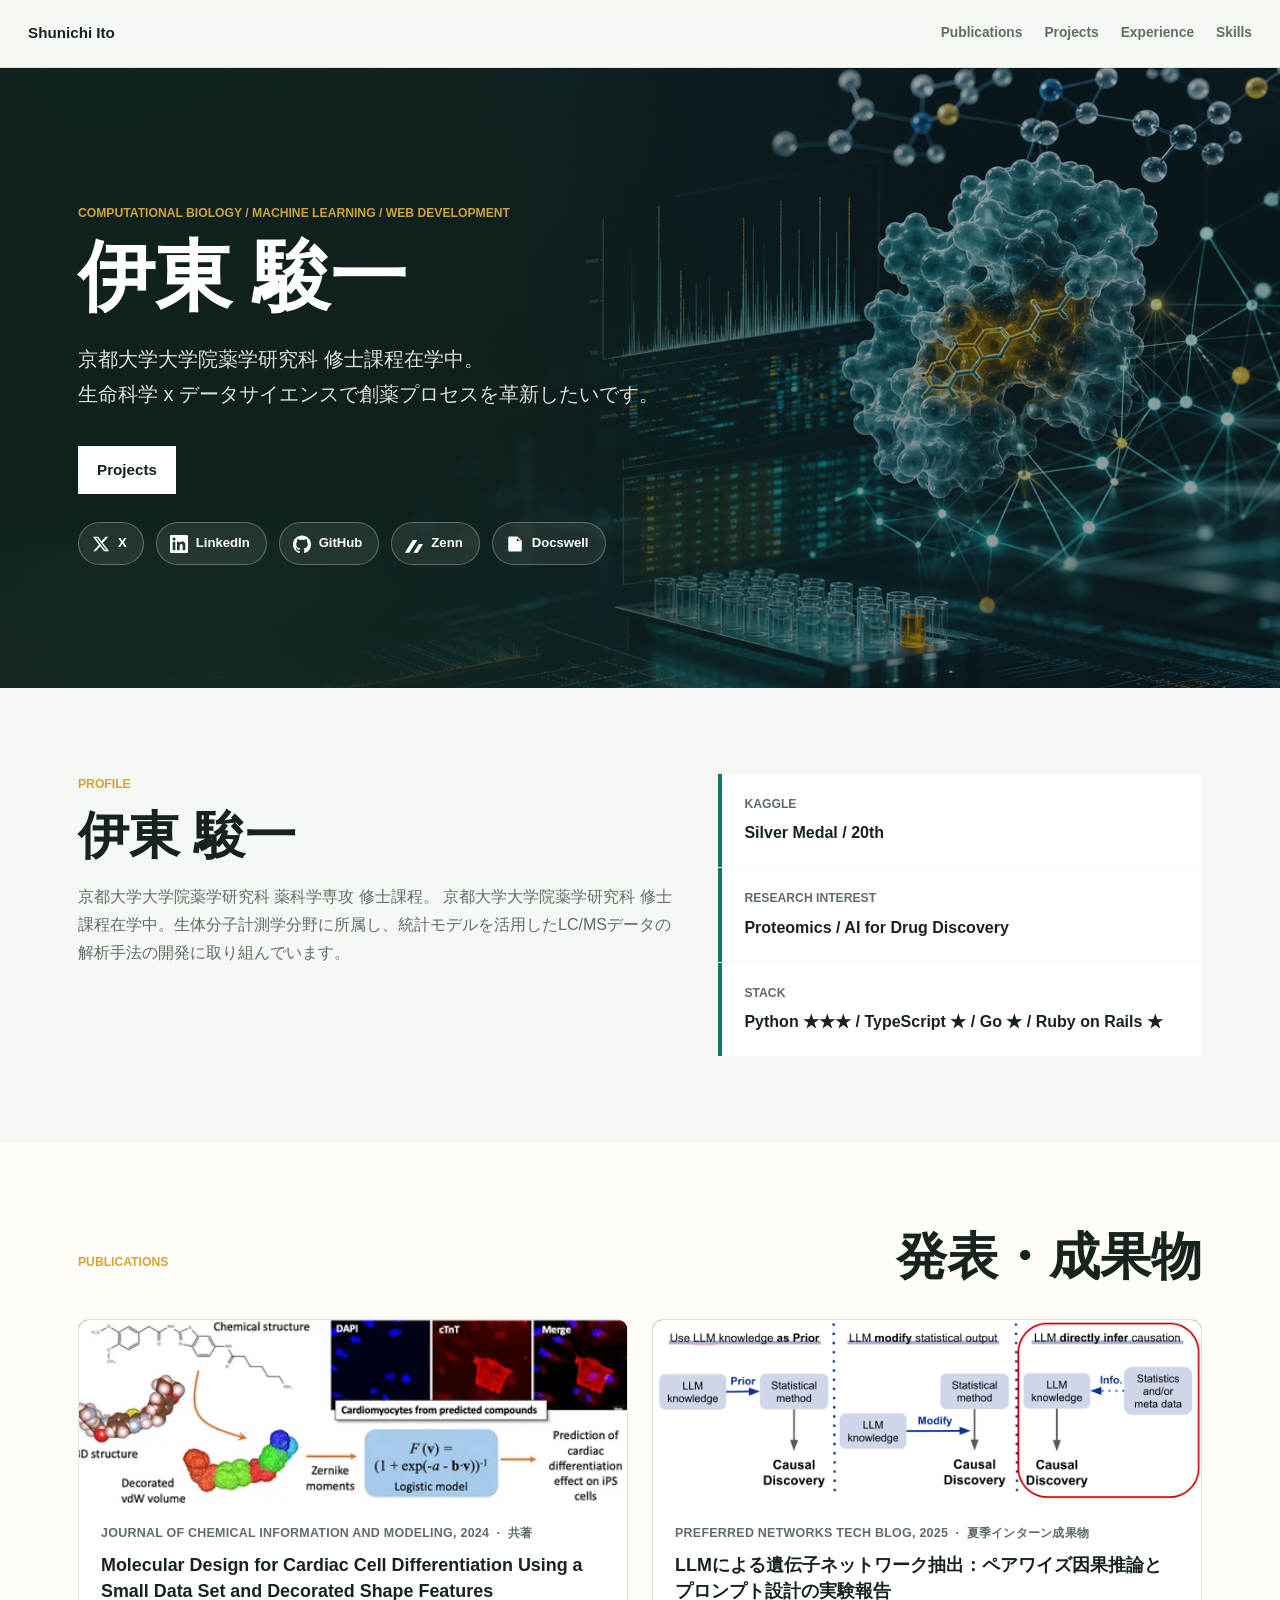
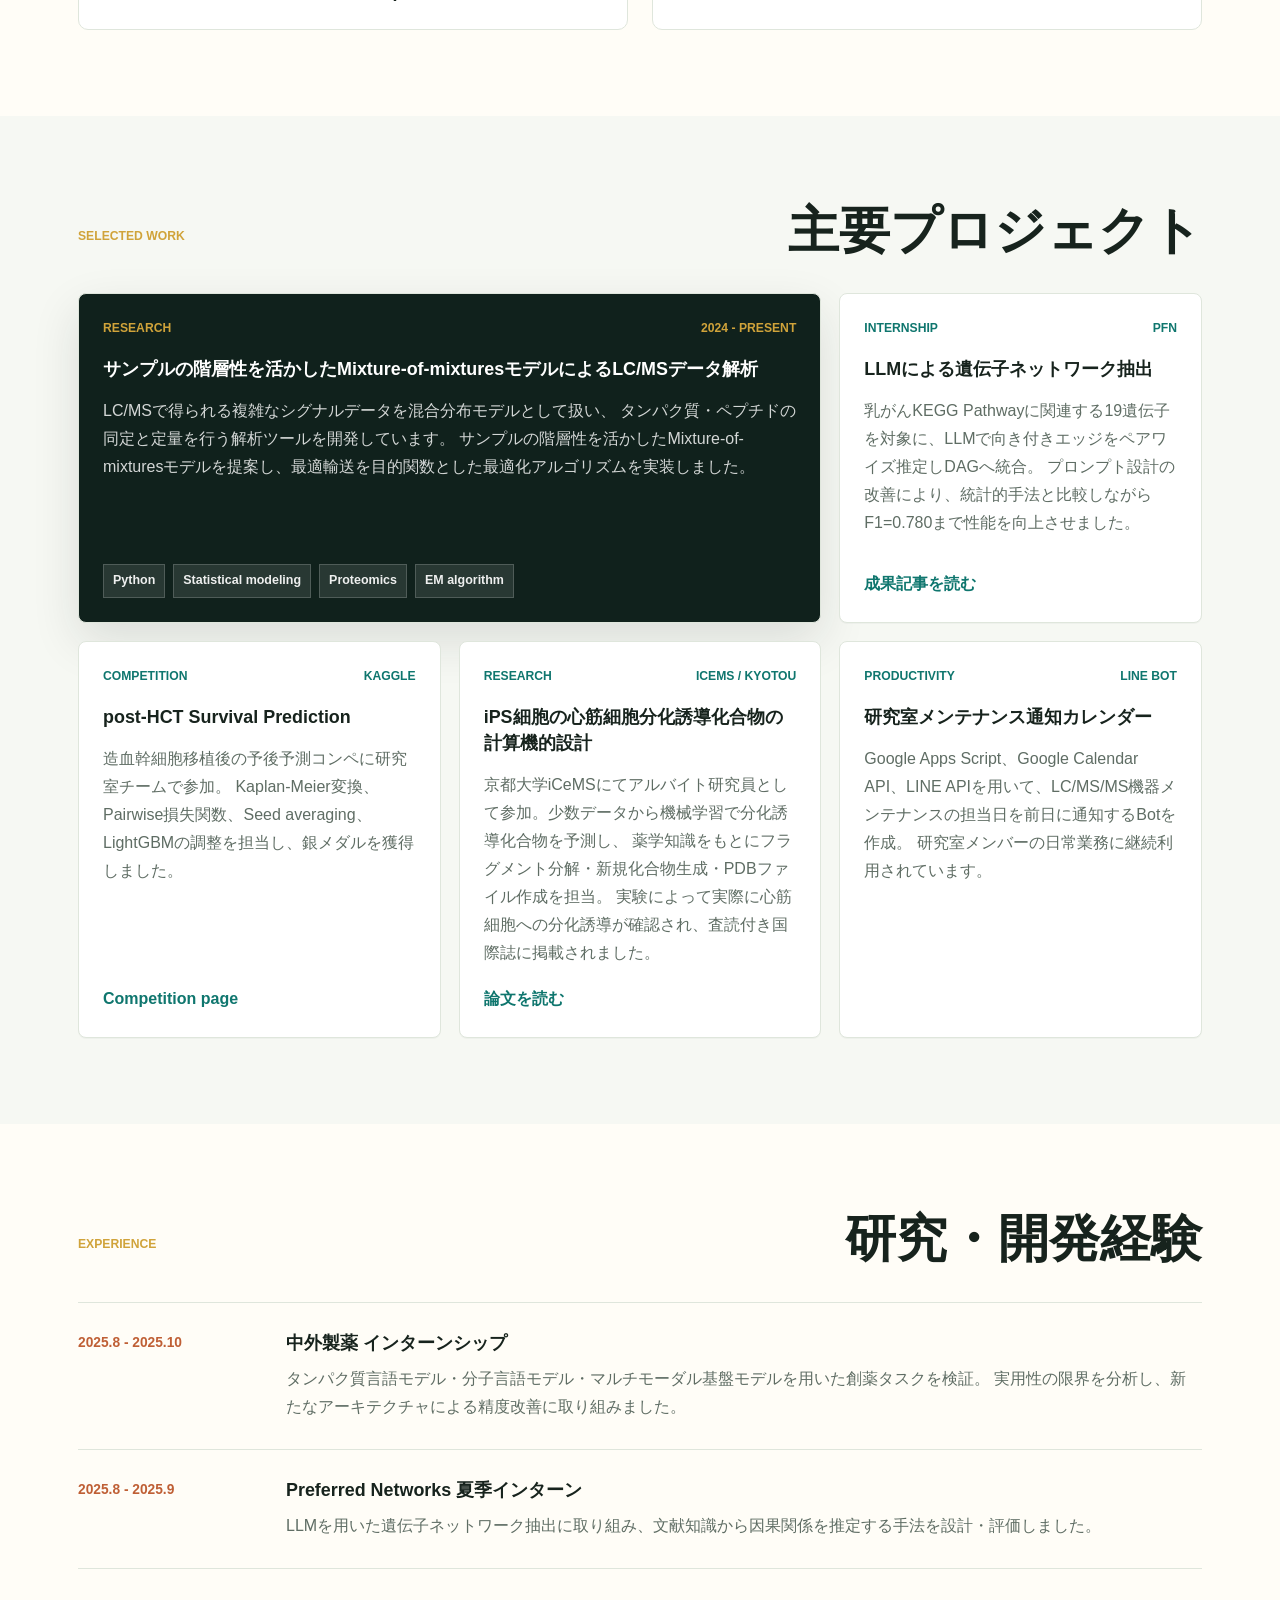
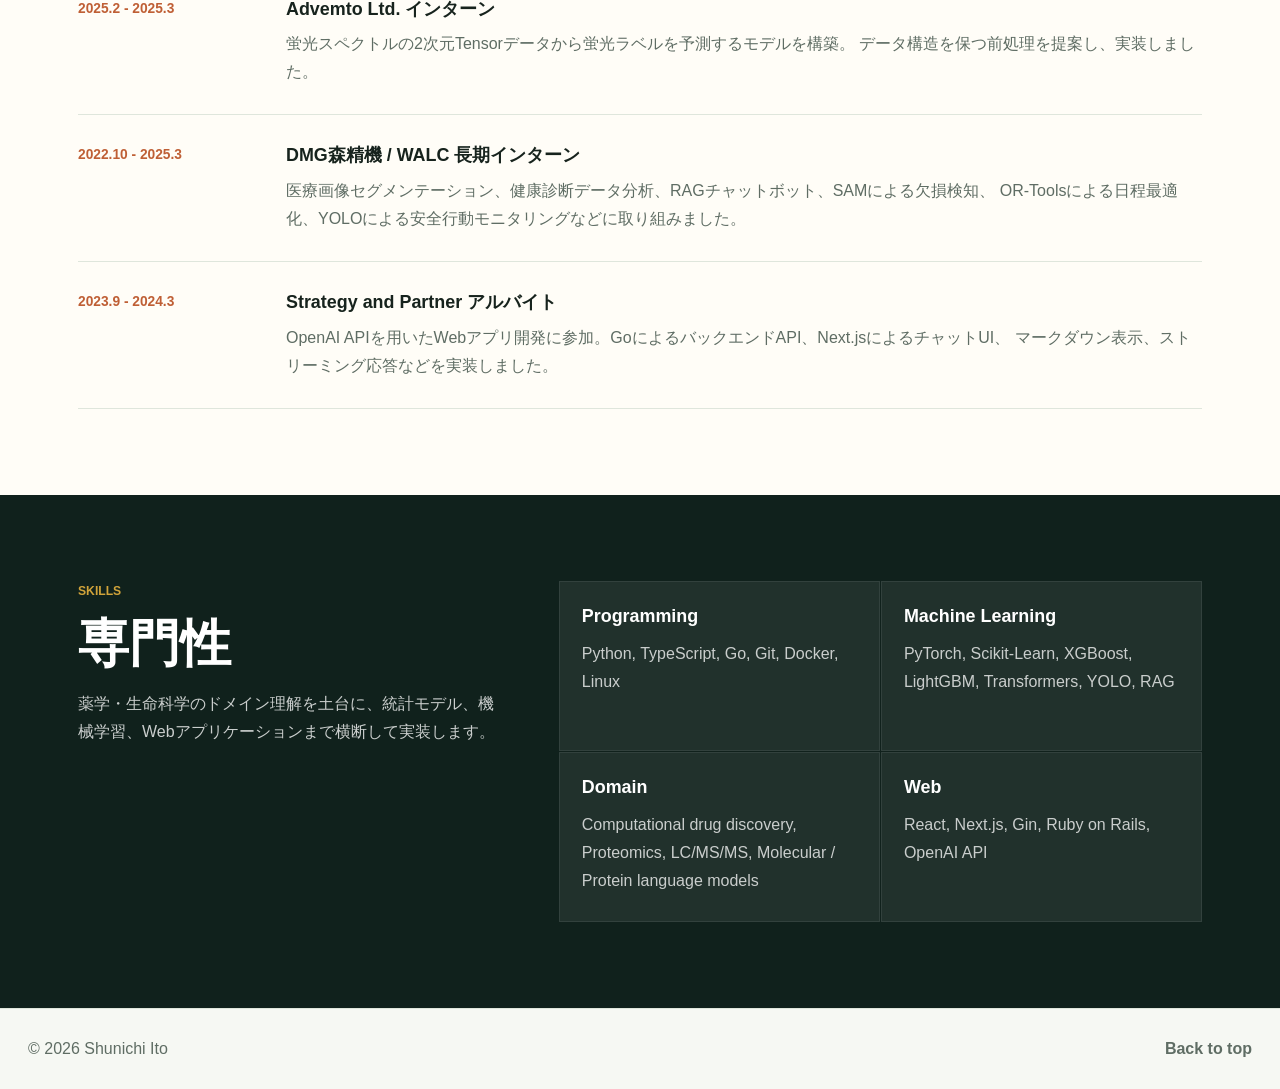
==== index.html @ a0a099fa "Create portfolio site" ====
<!doctype html>
<html lang="ja">
  <head>
    <meta charset="utf-8">
    <meta name="viewport" content="width=device-width, initial-scale=1">
    <meta
      name="description"
      content="伊東駿一のポートフォリオ。計算創薬、プロテオミクス、機械学習、Web開発の研究・開発経験を掲載しています。"
    >
    <meta name="theme-color" content="#f6f8f3">
    <title>Shunichi Ito | Portfolio</title>
    <link rel="icon" href="assets/hero-research.png">
    <link rel="preload" href="assets/hero-research.png" as="image">
    <link rel="stylesheet" href="styles.css">
  </head>
  <body>
    <header class="site-header">
      <a class="brand" href="#top" aria-label="ページ上部へ">Shunichi Ito</a>
      <nav class="nav" aria-label="主要ナビゲーション">
        <a href="#publications">Publications</a>
        <a href="#projects">Projects</a>
        <a href="#experience">Experience</a>
        <a href="#skills">Skills</a>
      </nav>
    </header>

    <main id="top">
      <section class="hero" aria-labelledby="hero-title">
        <div class="hero__media" aria-hidden="true"></div>
        <div class="hero__overlay"></div>
        <div class="hero__content">
          <p class="eyebrow">Computational biology / Machine learning / Web development</p>
          <h1 id="hero-title">伊東 駿一</h1>
          <p class="hero__lead">
            京都大学大学院薬学研究科 修士課程在学中。 <br>
            生命科学 x データサイエンスで創薬プロセスを革新したいです。
          </p>
          <div class="hero__actions" aria-label="関連リンク">
            <a class="button button--primary" href="#projects">Projects</a>
          </div>
          <ul class="social-links" aria-label="ソーシャルリンク">
            <li>
              <a class="social-links__item" href="https://x.com/Katan1105" target="_blank" rel="noopener noreferrer" aria-label="X">
                <svg viewBox="0 0 24 24" aria-hidden="true" focusable="false">
                  <path d="M18.244 2.25h3.308l-7.227 8.26 8.502 11.24h-6.656l-5.214-6.817-5.966 6.817H1.683l7.73-8.835L1.254 2.25H8.08l4.713 6.231 5.45-6.231Zm-1.161 17.52h1.833L7.084 4.126H5.117L17.083 19.77Z"/>
                </svg>
                <span>X</span>
              </a>
            </li>
            <li>
              <a class="social-links__item" href="https://www.linkedin.com/in/shunichi-ito-0a51a1213" target="_blank" rel="noopener noreferrer" aria-label="LinkedIn">
                <svg viewBox="0 0 24 24" aria-hidden="true" focusable="false">
                  <path d="M20.45 20.45h-3.56v-5.57c0-1.33-.02-3.04-1.85-3.04-1.85 0-2.14 1.45-2.14 2.94v5.67H9.34V9h3.42v1.56h.05c.48-.9 1.64-1.85 3.38-1.85 3.61 0 4.28 2.38 4.28 5.47v6.27ZM5.34 7.43a2.07 2.07 0 1 1 0-4.14 2.07 2.07 0 0 1 0 4.14ZM7.12 20.45H3.55V9h3.57v11.45ZM22.22 0H1.77C.8 0 0 .78 0 1.74v20.52C0 23.22.8 24 1.77 24h20.45c.98 0 1.78-.78 1.78-1.74V1.74C24 .78 23.2 0 22.22 0Z"/>
                </svg>
                <span>LinkedIn</span>
              </a>
            </li>
            <li>
              <a class="social-links__item" href="https://github.com/Shunichi1100921" target="_blank" rel="noopener noreferrer" aria-label="GitHub">
                <svg viewBox="0 0 24 24" aria-hidden="true" focusable="false">
                  <path d="M12 .5C5.37.5 0 5.87 0 12.5c0 5.3 3.44 9.8 8.21 11.39.6.11.82-.26.82-.58 0-.29-.01-1.04-.02-2.05-3.34.73-4.04-1.61-4.04-1.61-.55-1.39-1.34-1.76-1.34-1.76-1.09-.75.08-.73.08-.73 1.21.09 1.84 1.24 1.84 1.24 1.07 1.84 2.81 1.31 3.5 1 .11-.78.42-1.31.76-1.61-2.67-.3-5.47-1.34-5.47-5.94 0-1.31.47-2.38 1.24-3.22-.13-.31-.54-1.53.12-3.18 0 0 1.01-.32 3.3 1.23a11.5 11.5 0 0 1 6.01 0c2.29-1.55 3.3-1.23 3.3-1.23.66 1.65.25 2.87.12 3.18.77.84 1.24 1.91 1.24 3.22 0 4.61-2.81 5.63-5.49 5.93.43.37.81 1.1.81 2.22 0 1.6-.01 2.89-.01 3.29 0 .32.21.7.83.58A12.01 12.01 0 0 0 24 12.5C24 5.87 18.63.5 12 .5Z"/>
                </svg>
                <span>GitHub</span>
              </a>
            </li>
            <li>
              <a class="social-links__item" href="https://zenn.dev/shunichi1100921" target="_blank" rel="noopener noreferrer" aria-label="Zenn">
                <svg viewBox="0 0 24 24" aria-hidden="true" focusable="false">
                  <path d="M.264 23.771h4.984c.264 0 .498-.147.645-.352L16.084 7.181c.176-.264-.029-.616-.351-.616h-4.838c-.264 0-.527.147-.674.352L.029 23.185c-.176.264.029.586.235.586ZM17.114 23.361l6.798-10.875c.176-.264-.029-.616-.352-.616h-4.515c-.264 0-.498.147-.645.352l-6.886 10.993c-.147.235.029.557.323.557h4.838c.205 0 .381-.117.439-.264Z"/>
                </svg>
                <span>Zenn</span>
              </a>
            </li>
            <li>
              <a class="social-links__item" href="https://www.docswell.com/user/shunichi1100921" target="_blank" rel="noopener noreferrer" aria-label="Docswell">
                <svg viewBox="0 0 24 24" aria-hidden="true" focusable="false">
                  <path d="M3 3.75A1.75 1.75 0 0 1 4.75 2h10.5L21 7.75v12.5A1.75 1.75 0 0 1 19.25 22H4.75A1.75 1.75 0 0 1 3 20.25V3.75Zm11.5.25v4h4l-4-4ZM7 11.5h10v1.6H7v-1.6Zm0 3.6h10v1.6H7v-1.6Zm0-7.2h5v1.6H7V7.9Z"/>
                </svg>
                <span>Docswell</span>
              </a>
            </li>
          </ul>
        </div>
      </section>

      <section class="section intro" aria-label="概要">
        <div class="section__inner intro__grid">
          <div>
            <p class="section-kicker">Profile</p>
            <h2>伊東 駿一</h2>
            <p>
              京都大学大学院薬学研究科 薬科学専攻 修士課程。
              京都大学大学院薬学研究科 修士課程在学中。生体分子計測学分野に所属し、統計モデルを活用したLC/MSデータの解析手法の開発に取り組んでいます。
            </p>
          </div>
          <dl class="stats" aria-label="ハイライト">
            <div>
              <dt>Kaggle</dt>
              <dd>Silver Medal / 20th</dd>
            </div>
            <div>
              <dt>Research interest</dt>
              <dd>Proteomics / AI for Drug Discovery</dd>
            </div>
            <div>
              <dt>Stack</dt>
              <dd>Python ★★★ / TypeScript ★ / Go ★ / Ruby on Rails ★</dd>
            </div>
          </dl>
        </div>
      </section>

      <section id="publications" class="section section--tint" aria-labelledby="publications-title">
        <div class="section__inner">
          <div class="section-heading">
            <p class="section-kicker">Publications</p>
            <h2 id="publications-title">発表・成果物</h2>
          </div>
          <div class="publication-list">
            <article class="pub-card">
              <a class="pub-card__image-link" href="https://pubs.acs.org/doi/full/10.1021/acs.jcim.4c01353" target="_blank" rel="noopener noreferrer" aria-label="論文を読む: Molecular Design for Cardiac Cell Differentiation">
                <img class="pub-card__image" src="assets/icems-cardiomyocite-hiPSC.gif" alt="Abstract figure: iPS細胞の心筋細胞分化誘導化合物の計算機的設計" loading="lazy">
                <span class="pub-card__overlay" aria-hidden="true">論文を読む →</span>
              </a>
              <div class="pub-card__body">
                <p class="pub-card__venue">Journal of Chemical Information and Modeling, 2024 &nbsp;·&nbsp; 共著</p>
                <h3>Molecular Design for Cardiac Cell Differentiation Using a Small Data Set and Decorated Shape Features</h3>
              </div>
            </article>
            <article class="pub-card">
              <a class="pub-card__image-link" href="https://tech.preferred.jp/ja/blog/gene_network_extraction_with_llms/" target="_blank" rel="noopener noreferrer" aria-label="記事を読む: LLMによる遺伝子ネットワーク抽出">
                <img class="pub-card__image" src="assets/pfn-gene-network.png" alt="Key visual: LLMによる遺伝子ネットワーク抽出" loading="lazy">
                <span class="pub-card__overlay" aria-hidden="true">記事を読む →</span>
              </a>
              <div class="pub-card__body">
                <p class="pub-card__venue">Preferred Networks Tech Blog, 2025 &nbsp;·&nbsp; 夏季インターン成果物</p>
                <h3>LLMによる遺伝子ネットワーク抽出：ペアワイズ因果推論とプロンプト設計の実験報告</h3>
              </div>
            </article>
          </div>
        </div>
      </section>

      <section id="projects" class="section" aria-labelledby="projects-title">
        <div class="section__inner">
          <div class="section-heading">
            <p class="section-kicker">Selected Work</p>
            <h2 id="projects-title">主要プロジェクト</h2>
          </div>

          <div class="project-grid">
            <article class="project-card project-card--featured">
              <div class="project-card__meta">
                <span>Research</span>
                <span>2024 - Present</span>
              </div>
              <h3>サンプルの階層性を活かしたMixture-of-mixturesモデルによるLC/MSデータ解析</h3>
              <p>
                LC/MSで得られる複雑なシグナルデータを混合分布モデルとして扱い、
                タンパク質・ペプチドの同定と定量を行う解析ツールを開発しています。
                サンプルの階層性を活かしたMixture-of-mixturesモデルを提案し、最適輸送を目的関数とした最適化アルゴリズムを実装しました。
              </p>
              <div class="tag-list">
                <span>Python</span>
                <span>Statistical modeling</span>
                <span>Proteomics</span>
                <span>EM algorithm</span>
              </div>
            </article>

            <article class="project-card">
              <div class="project-card__meta">
                <span>Internship</span>
                <span>PFN</span>
              </div>
              <h3>LLMによる遺伝子ネットワーク抽出</h3>
              <p>
                乳がんKEGG Pathwayに関連する19遺伝子を対象に、LLMで向き付きエッジをペアワイズ推定しDAGへ統合。
                プロンプト設計の改善により、統計的手法と比較しながらF1=0.780まで性能を向上させました。
              </p>
              <a class="text-link" href="https://tech.preferred.jp/ja/blog/gene_network_extraction_with_llms/">成果記事を読む</a>
            </article>

            <article class="project-card">
              <div class="project-card__meta">
                <span>Competition</span>
                <span>Kaggle</span>
              </div>
              <h3>post-HCT Survival Prediction</h3>
              <p>
                造血幹細胞移植後の予後予測コンペに研究室チームで参加。
                Kaplan-Meier変換、Pairwise損失関数、Seed averaging、LightGBMの調整を担当し、銀メダルを獲得しました。
              </p>
              <a class="text-link" href="https://www.kaggle.com/competitions/equity-post-HCT-survival-predictions">Competition page</a>
            </article>

            <article class="project-card">
              <div class="project-card__meta">
                <span>Research</span>
                <span>iCeMS / KyotoU</span>
              </div>
              <h3>iPS細胞の心筋細胞分化誘導化合物の計算機的設計</h3>
              <p>
                京都大学iCeMSにてアルバイト研究員として参加。少数データから機械学習で分化誘導化合物を予測し、
                薬学知識をもとにフラグメント分解・新規化合物生成・PDBファイル作成を担当。
                実験によって実際に心筋細胞への分化誘導が確認され、査読付き国際誌に掲載されました。
              </p>
              <a class="text-link" href="https://pubs.acs.org/doi/full/10.1021/acs.jcim.4c01353">論文を読む</a>
            </article>

            <article class="project-card">
              <div class="project-card__meta">
                <span>Productivity</span>
                <span>LINE Bot</span>
              </div>
              <h3>研究室メンテナンス通知カレンダー</h3>
              <p>
                Google Apps Script、Google Calendar API、LINE APIを用いて、LC/MS/MS機器メンテナンスの担当日を前日に通知するBotを作成。
                研究室メンバーの日常業務に継続利用されています。
              </p>
            </article>
          </div>
        </div>
      </section>

      <section id="experience" class="section section--tint" aria-labelledby="experience-title">
        <div class="section__inner">
          <div class="section-heading">
            <p class="section-kicker">Experience</p>
            <h2 id="experience-title">研究・開発経験</h2>
          </div>

          <div class="timeline">
            <article class="timeline-item">
              <p class="timeline-item__date">2025.8 - 2025.10</p>
              <div>
                <h3>中外製薬 インターンシップ</h3>
                <p>
                  タンパク質言語モデル・分子言語モデル・マルチモーダル基盤モデルを用いた創薬タスクを検証。
                  実用性の限界を分析し、新たなアーキテクチャによる精度改善に取り組みました。
                </p>
              </div>
            </article>

            <article class="timeline-item">
              <p class="timeline-item__date">2025.8 - 2025.9</p>
              <div>
                <h3>Preferred Networks 夏季インターン</h3>
                <p>
                  LLMを用いた遺伝子ネットワーク抽出に取り組み、文献知識から因果関係を推定する手法を設計・評価しました。
                </p>
              </div>
            </article>

            <article class="timeline-item">
              <p class="timeline-item__date">2025.2 - 2025.3</p>
              <div>
                <h3>Advemto Ltd. インターン</h3>
                <p>
                  蛍光スペクトルの2次元Tensorデータから蛍光ラベルを予測するモデルを構築。
                  データ構造を保つ前処理を提案し、実装しました。
                </p>
              </div>
            </article>

            <article class="timeline-item">
              <p class="timeline-item__date">2022.10 - 2025.3</p>
              <div>
                <h3>DMG森精機 / WALC 長期インターン</h3>
                <p>
                  医療画像セグメンテーション、健康診断データ分析、RAGチャットボット、SAMによる欠損検知、
                  OR-Toolsによる日程最適化、YOLOによる安全行動モニタリングなどに取り組みました。
                </p>
              </div>
            </article>

            <article class="timeline-item">
              <p class="timeline-item__date">2023.9 - 2024.3</p>
              <div>
                <h3>Strategy and Partner アルバイト</h3>
                <p>
                  OpenAI APIを用いたWebアプリ開発に参加。GoによるバックエンドAPI、Next.jsによるチャットUI、
                  マークダウン表示、ストリーミング応答などを実装しました。
                </p>
              </div>
            </article>
          </div>
        </div>
      </section>

      <section id="skills" class="section section--dark" aria-labelledby="skills-title">
        <div class="section__inner skills-layout">
          <div>
            <p class="section-kicker">Skills</p>
            <h2 id="skills-title">専門性</h2>
            <p>
              薬学・生命科学のドメイン理解を土台に、統計モデル、機械学習、Webアプリケーションまで横断して実装します。
            </p>
          </div>
          <div class="skill-groups">
            <section aria-labelledby="skill-programming">
              <h3 id="skill-programming">Programming</h3>
              <p>Python, TypeScript, Go, Git, Docker, Linux</p>
            </section>
            <section aria-labelledby="skill-ml">
              <h3 id="skill-ml">Machine Learning</h3>
              <p>PyTorch, Scikit-Learn, XGBoost, LightGBM, Transformers, YOLO, RAG</p>
            </section>
            <section aria-labelledby="skill-domain">
              <h3 id="skill-domain">Domain</h3>
              <p>Computational drug discovery, Proteomics, LC/MS/MS, Molecular / Protein language models</p>
            </section>
            <section aria-labelledby="skill-web">
              <h3 id="skill-web">Web</h3>
              <p>React, Next.js, Gin, Ruby on Rails, OpenAI API</p>
            </section>
          </div>
        </div>
      </section>

    </main>

    <footer class="site-footer">
      <p>&copy; 2026 Shunichi Ito</p>
      <a href="#top">Back to top</a>
    </footer>
  </body>
</html>
---- styles.css ----
:root {
  --paper: #f6f8f3;
  --paper-strong: #fffdf7;
  --ink: #17231d;
  --muted: #5f6d64;
  --line: #dfe6dc;
  --teal: #0f766e;
  --teal-deep: #0d4f49;
  --clay: #bf5f35;
  --gold: #d0a33a;
  --night: #10211c;
  --white: #ffffff;
  --shadow: 0 18px 48px rgba(23, 35, 29, 0.12);
  color-scheme: light;
  font-family:
    Inter, "Helvetica Neue", Arial, "Hiragino Sans", "Hiragino Kaku Gothic ProN",
    Meiryo, sans-serif;
  font-size: 16px;
}

* {
  box-sizing: border-box;
}

html {
  scroll-behavior: smooth;
}

body {
  margin: 0;
  background: var(--paper);
  color: var(--ink);
  line-height: 1.75;
}

a {
  color: inherit;
}

.site-header {
  align-items: center;
  backdrop-filter: blur(18px);
  background: rgba(246, 248, 243, 0.86);
  border-bottom: 1px solid rgba(223, 230, 220, 0.9);
  display: flex;
  justify-content: space-between;
  left: 0;
  min-height: 68px;
  padding: 0 28px;
  position: sticky;
  right: 0;
  top: 0;
  z-index: 20;
}

.brand {
  color: var(--ink);
  font-size: 0.95rem;
  font-weight: 800;
  text-decoration: none;
}

.nav {
  display: flex;
  gap: 22px;
  white-space: nowrap;
}

.nav a {
  color: var(--muted);
  font-size: 0.86rem;
  font-weight: 700;
  text-decoration: none;
}

.nav a:hover,
.text-link:hover,
.site-footer a:hover {
  color: var(--teal);
}

.hero {
  isolation: isolate;
  min-height: min(620px, 76svh);
  overflow: hidden;
  position: relative;
}

.hero__media {
  background-image: url("assets/hero-research.png");
  background-position: center right;
  background-size: cover;
  inset: 0;
  position: absolute;
  z-index: -2;
}

.hero__overlay {
  background:
    linear-gradient(90deg, rgba(16, 33, 28, 0.93) 0%, rgba(16, 33, 28, 0.8) 36%, rgba(16, 33, 28, 0.2) 72%),
    linear-gradient(180deg, rgba(16, 33, 28, 0.2), rgba(16, 33, 28, 0.35));
  inset: 0;
  position: absolute;
  z-index: -1;
}

.hero__content {
  color: var(--white);
  display: flex;
  flex-direction: column;
  justify-content: center;
  max-width: 1180px;
  min-height: min(620px, 76svh);
  padding: 64px 28px 52px;
  width: min(100%, 1180px);
  margin: 0 auto;
}

.eyebrow,
.section-kicker {
  color: var(--gold);
  font-size: 0.76rem;
  font-weight: 900;
  letter-spacing: 0;
  margin: 0 0 12px;
  text-transform: uppercase;
}

.hero h1 {
  font-size: clamp(2.45rem, 7vw, 4.8rem);
  letter-spacing: 0;
  line-height: 1.05;
  margin: 0;
  max-width: 760px;
}

.hero__lead {
  color: rgba(255, 255, 255, 0.86);
  font-size: clamp(1rem, 2vw, 1.25rem);
  margin: 26px 0 0;
  max-width: 720px;
}

.hero__actions {
  display: flex;
  flex-wrap: wrap;
  gap: 12px;
  margin-top: 34px;
}

.button {
  align-items: center;
  border: 1px solid rgba(255, 255, 255, 0.38);
  display: inline-flex;
  font-size: 0.95rem;
  font-weight: 800;
  justify-content: center;
  min-height: 48px;
  padding: 0 18px;
  text-decoration: none;
}

.button--primary {
  background: var(--white);
  border-color: var(--white);
  color: var(--night);
}

.button--ghost {
  color: var(--white);
}

.social-links {
  display: flex;
  flex-wrap: wrap;
  gap: 12px;
  list-style: none;
  margin: 28px 0 0;
  padding: 0;
}

.social-links__item {
  align-items: center;
  background: rgba(255, 255, 255, 0.08);
  border: 1px solid rgba(255, 255, 255, 0.28);
  border-radius: 999px;
  color: var(--white);
  display: inline-flex;
  gap: 8px;
  font-size: 0.82rem;
  font-weight: 800;
  padding: 9px 16px 9px 13px;
  text-decoration: none;
  transition:
    background 0.18s ease,
    border-color 0.18s ease,
    transform 0.18s ease;
}

.social-links__item svg {
  fill: currentColor;
  height: 18px;
  width: 18px;
}

.social-links__item:hover {
  background: var(--white);
  border-color: var(--white);
  color: var(--night);
  transform: translateY(-2px);
}

.section {
  padding: 86px 0;
}

.section--tint {
  background: var(--paper-strong);
}

.section--dark {
  background: var(--night);
  color: var(--white);
}

.section__inner {
  margin: 0 auto;
  padding: 0 28px;
  width: min(100%, 1180px);
}

.section-heading {
  align-items: end;
  display: flex;
  gap: 24px;
  justify-content: space-between;
  margin-bottom: 34px;
}

h2 {
  font-size: clamp(1.8rem, 4vw, 3.2rem);
  letter-spacing: 0;
  line-height: 1.12;
  margin: 0;
}

h3 {
  font-size: 1.12rem;
  letter-spacing: 0;
  line-height: 1.45;
  margin: 0;
}

p {
  margin: 0;
}

.intro__grid {
  align-items: start;
  display: grid;
  gap: 36px;
  grid-template-columns: minmax(0, 1fr) minmax(320px, 0.8fr);
}

.intro p:not(.section-kicker) {
  color: var(--muted);
  margin-top: 18px;
  max-width: 720px;
}

.stats {
  display: grid;
  gap: 1px;
  margin: 0;
  overflow: hidden;
}

.stats div {
  background: var(--white);
  border-left: 4px solid var(--teal);
  padding: 20px 22px;
}

.stats dt {
  color: var(--muted);
  font-size: 0.76rem;
  font-weight: 900;
  margin-bottom: 4px;
  text-transform: uppercase;
}

.stats dd {
  font-size: 1rem;
  font-weight: 800;
  margin: 0;
}

.project-grid {
  display: grid;
  gap: 18px;
  grid-template-columns: repeat(3, minmax(0, 1fr));
}

.project-card {
  background: var(--white);
  border: 1px solid var(--line);
  border-radius: 8px;
  box-shadow: 0 1px 0 rgba(23, 35, 29, 0.03);
  display: flex;
  flex-direction: column;
  min-height: 330px;
  padding: 24px;
}

.project-card--featured {
  background: var(--night);
  box-shadow: var(--shadow);
  color: var(--white);
  grid-column: span 2;
}

.project-card__meta {
  color: var(--teal);
  display: flex;
  flex-wrap: wrap;
  font-size: 0.76rem;
  font-weight: 900;
  gap: 10px;
  justify-content: space-between;
  margin-bottom: 18px;
  text-transform: uppercase;
}

.project-card--featured .project-card__meta,
.section--dark .section-kicker {
  color: var(--gold);
}

.project-card p {
  color: var(--muted);
  margin-top: 14px;
}

.project-card--featured p {
  color: rgba(255, 255, 255, 0.82);
}

.tag-list {
  display: flex;
  flex-wrap: wrap;
  gap: 8px;
  margin-top: auto;
  padding-top: 24px;
}

.tag-list span {
  background: rgba(255, 255, 255, 0.1);
  border: 1px solid rgba(255, 255, 255, 0.18);
  color: rgba(255, 255, 255, 0.92);
  font-size: 0.78rem;
  font-weight: 800;
  padding: 5px 9px;
}

.text-link {
  color: var(--teal);
  font-weight: 900;
  margin-top: auto;
  padding-top: 18px;
  text-decoration: none;
}

.timeline {
  border-top: 1px solid var(--line);
}

.timeline-item {
  display: grid;
  gap: 28px;
  grid-template-columns: 180px minmax(0, 1fr);
  padding: 28px 0;
  border-bottom: 1px solid var(--line);
}

.timeline-item__date {
  color: var(--clay);
  font-size: 0.86rem;
  font-weight: 900;
}

.timeline-item p:not(.timeline-item__date) {
  color: var(--muted);
  margin-top: 8px;
}

.skills-layout {
  display: grid;
  gap: 52px;
  grid-template-columns: minmax(0, 0.8fr) minmax(0, 1.2fr);
}

.skills-layout > div:first-child p:not(.section-kicker) {
  color: rgba(255, 255, 255, 0.78);
  margin-top: 18px;
}

.skill-groups {
  display: grid;
  gap: 1px;
  grid-template-columns: repeat(2, minmax(0, 1fr));
}

.skill-groups section {
  background: rgba(255, 255, 255, 0.07);
  border: 1px solid rgba(255, 255, 255, 0.08);
  min-height: 170px;
  padding: 22px;
}

.skill-groups p {
  color: rgba(255, 255, 255, 0.76);
  margin-top: 10px;
}

.publication-list {
  display: grid;
  gap: 24px;
  grid-template-columns: repeat(2, minmax(0, 1fr));
}

.pub-card {
  background: var(--white);
  border: 1px solid var(--line);
  border-radius: 10px;
  overflow: hidden;
  display: flex;
  flex-direction: column;
  transition: box-shadow 0.2s ease, transform 0.2s ease;
}

.pub-card:hover {
  box-shadow: var(--shadow);
  transform: translateY(-3px);
}

.pub-card__image-link {
  display: block;
  position: relative;
  overflow: hidden;
  aspect-ratio: 3 / 1;
  background: var(--night);
}

.pub-card__image {
  display: block;
  width: 100%;
  height: 100%;
  object-fit: cover;
  object-position: center top;
  transition: transform 0.3s ease, opacity 0.3s ease;
}

.pub-card__image-link:hover .pub-card__image {
  transform: scale(1.04);
  opacity: 0.72;
}

.pub-card__overlay {
  align-items: center;
  background: rgba(15, 118, 110, 0.85);
  border-radius: 999px;
  bottom: 14px;
  color: var(--white);
  display: flex;
  font-size: 0.82rem;
  font-weight: 800;
  justify-content: center;
  left: 50%;
  opacity: 0;
  padding: 8px 20px;
  position: absolute;
  transform: translateX(-50%) translateY(6px);
  transition: opacity 0.22s ease, transform 0.22s ease;
  white-space: nowrap;
}

.pub-card__image-link:hover .pub-card__overlay {
  opacity: 1;
  transform: translateX(-50%) translateY(0);
}

.pub-card__body {
  padding: 20px 22px 24px;
  display: flex;
  flex-direction: column;
  gap: 8px;
  flex: 1;
}

.pub-card__venue {
  color: var(--muted);
  font-size: 0.78rem;
  font-weight: 700;
  text-transform: uppercase;
  letter-spacing: 0.02em;
}

.site-footer {
  align-items: center;
  border-top: 1px solid var(--line);
  color: var(--muted);
  display: flex;
  justify-content: space-between;
  padding: 26px 28px;
}

.site-footer a {
  font-weight: 800;
  text-decoration: none;
}

@media (max-width: 900px) {
  .site-header {
    align-items: flex-start;
    flex-direction: column;
    gap: 8px;
    padding: 14px 20px;
  }

  .nav {
    gap: 14px;
    overflow-x: auto;
    padding-bottom: 2px;
    width: 100%;
  }

  .hero,
  .hero__content {
    min-height: 78svh;
  }

  .hero__overlay {
    background:
      linear-gradient(90deg, rgba(16, 33, 28, 0.94) 0%, rgba(16, 33, 28, 0.82) 58%, rgba(16, 33, 28, 0.48) 100%),
      linear-gradient(180deg, rgba(16, 33, 28, 0.1), rgba(16, 33, 28, 0.44));
  }

  .section {
    padding: 64px 0;
  }

  .section__inner,
  .hero__content {
    padding-left: 20px;
    padding-right: 20px;
  }

  .intro__grid,
  .skills-layout,
  .publication-list {
    grid-template-columns: 1fr;
  }

  .pub-card__image-link {
    aspect-ratio: 16 / 5;
  }

  .project-grid {
    grid-template-columns: repeat(2, minmax(0, 1fr));
  }

  .project-card--featured {
    grid-column: span 2;
  }
}

@media (max-width: 640px) {
  .site-header {
    position: static;
  }

  .hero,
  .hero__content {
    min-height: 82svh;
  }

  .hero__content {
    padding-top: 52px;
    padding-bottom: 52px;
  }

  .button {
    width: 100%;
  }

  .section-heading {
    align-items: start;
    flex-direction: column;
    gap: 10px;
  }

  .project-grid,
  .skill-groups {
    grid-template-columns: 1fr;
  }

  .project-card,
  .project-card--featured,
  .publication-list article {
    grid-column: auto;
    min-height: auto;
  }

  .timeline-item {
    gap: 8px;
    grid-template-columns: 1fr;
  }

  .site-footer {
    align-items: flex-start;
    flex-direction: column;
    gap: 10px;
  }
}
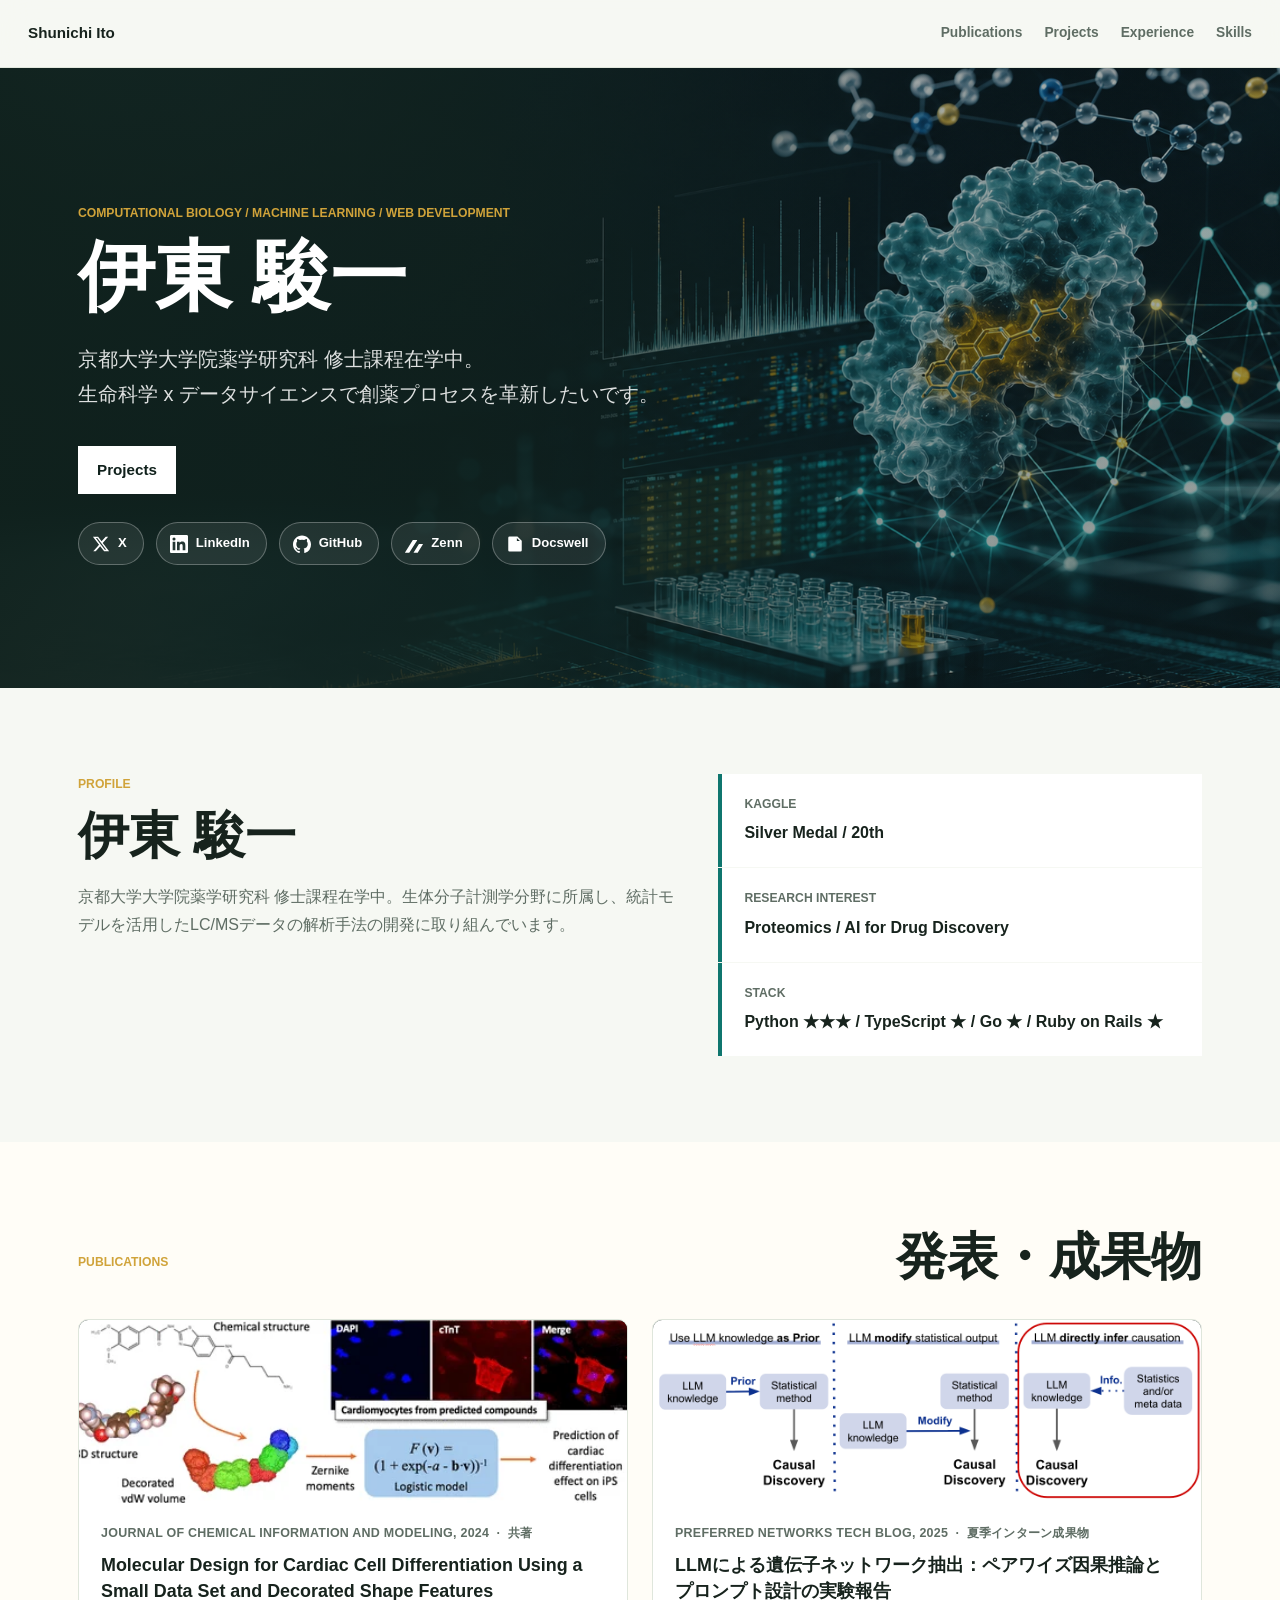
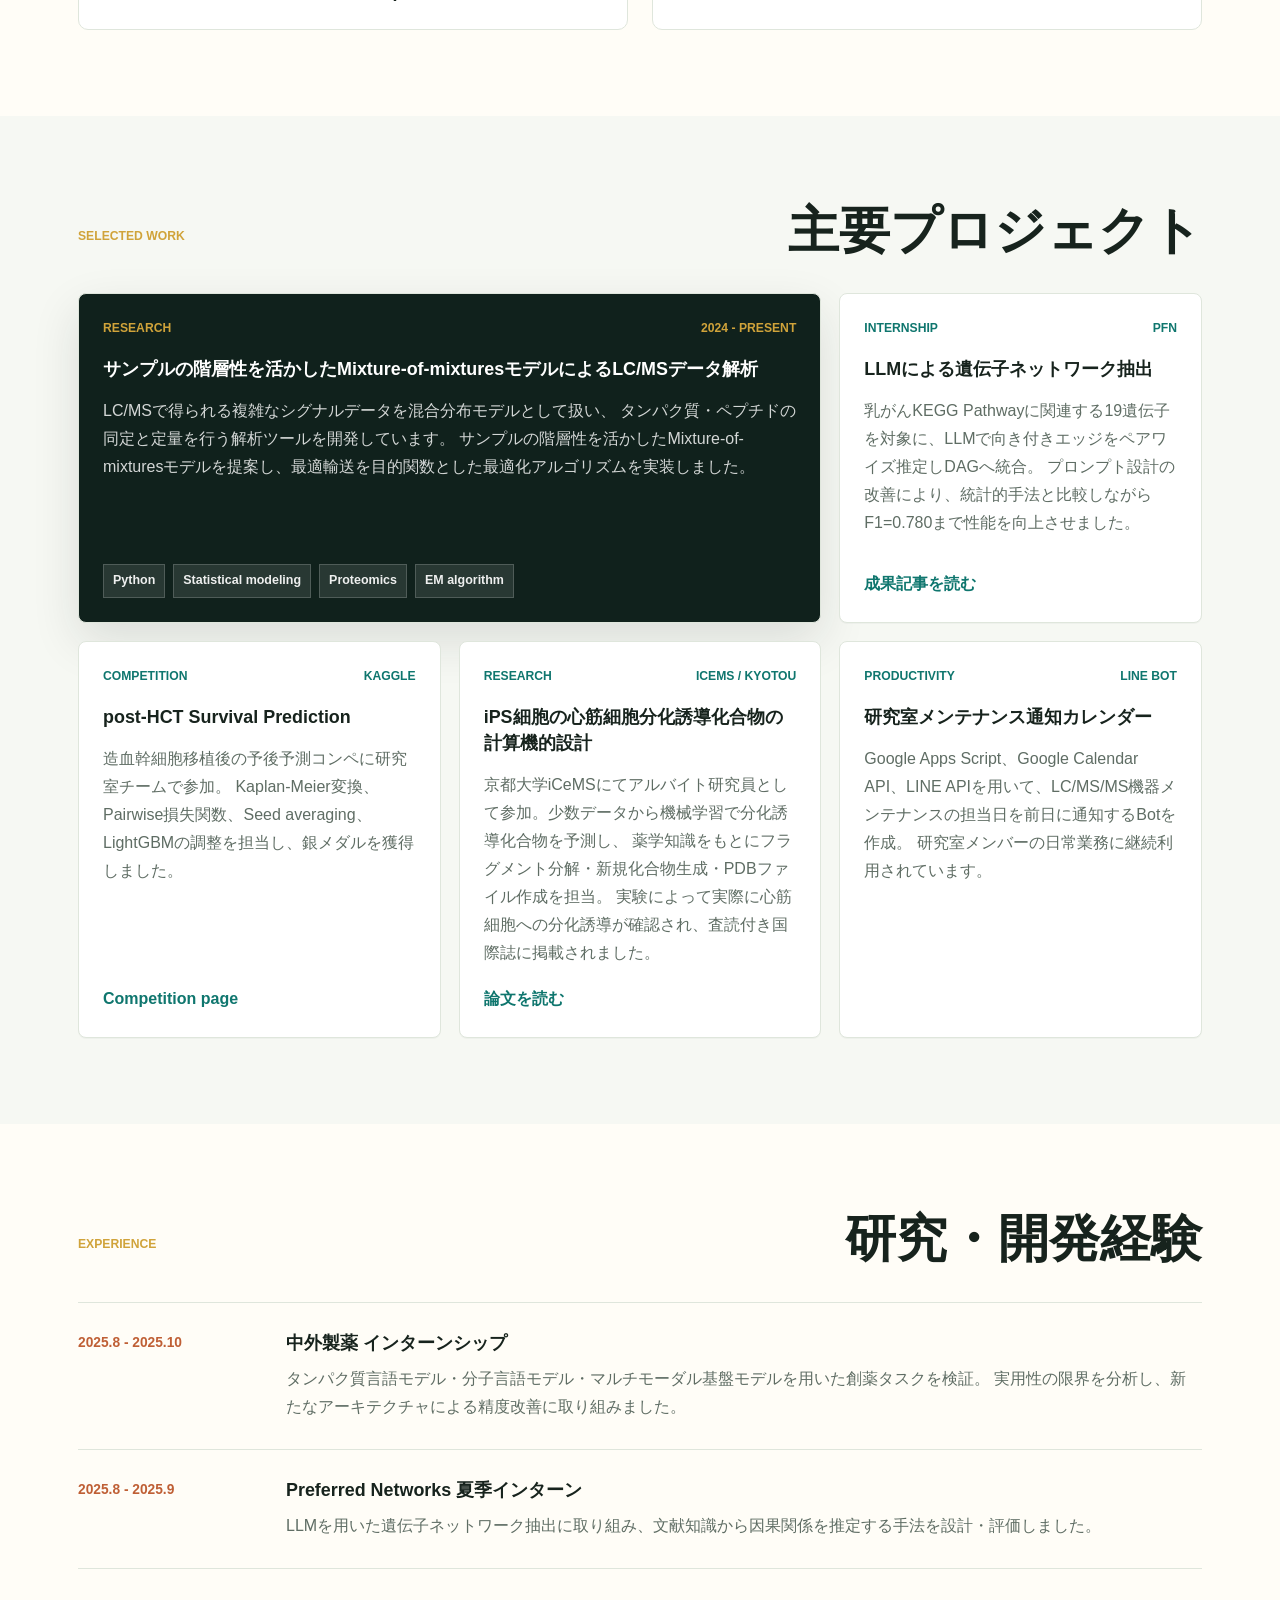
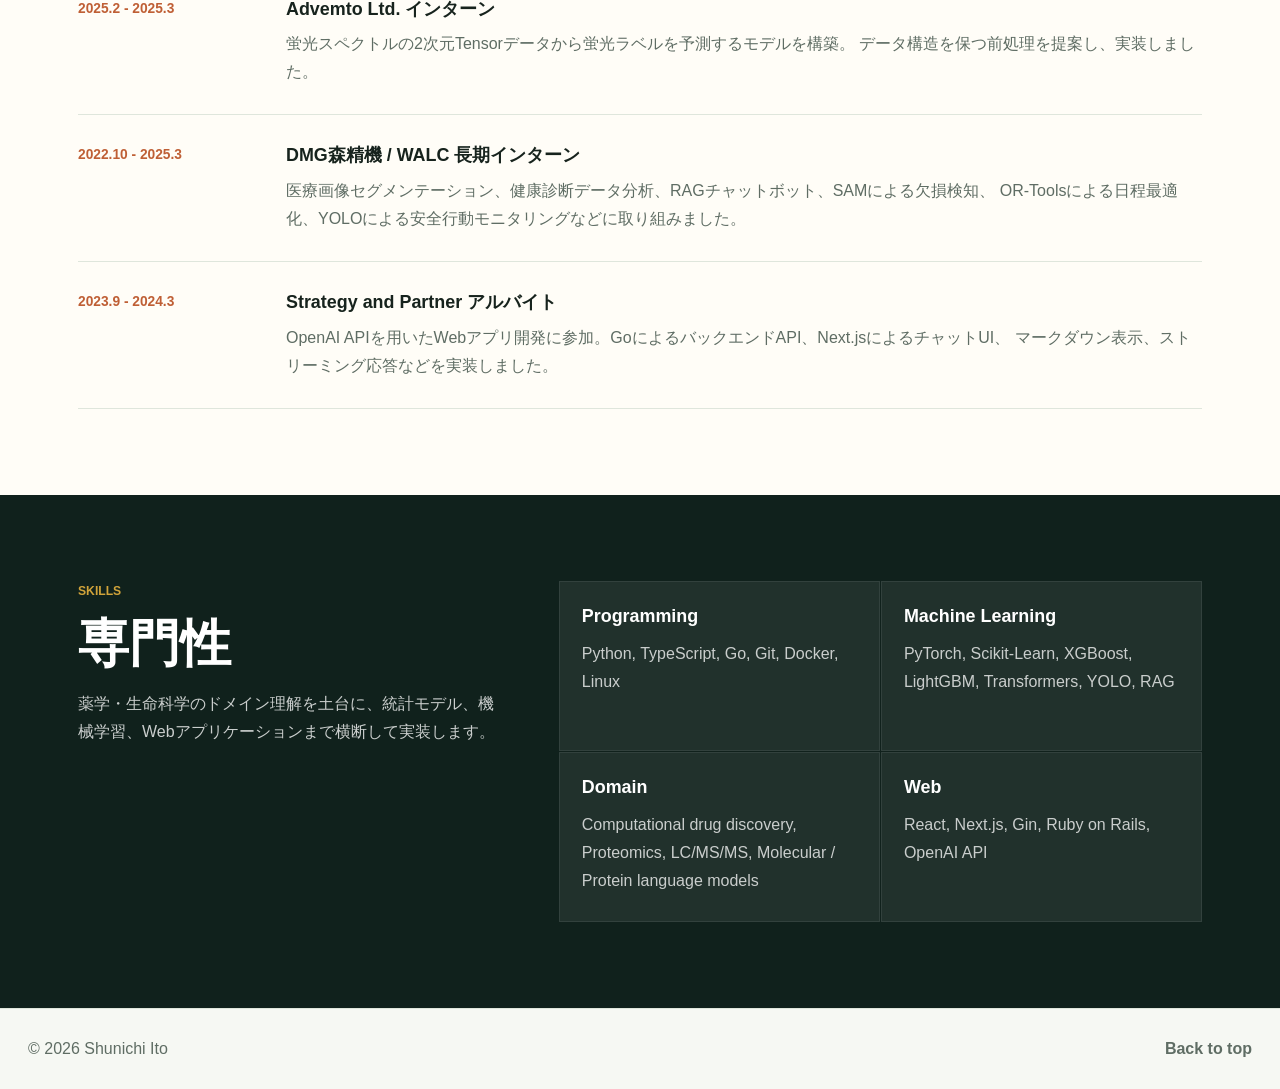
==== commit 22864a56: "fix: remove duplicates." ====
--- a/index.html
+++ b/index.html
@@ -89,7 +89,6 @@
             <p class="section-kicker">Profile</p>
             <h2>伊東 駿一</h2>
             <p>
-              京都大学大学院薬学研究科 薬科学専攻 修士課程。
               京都大学大学院薬学研究科 修士課程在学中。生体分子計測学分野に所属し、統計モデルを活用したLC/MSデータの解析手法の開発に取り組んでいます。
             </p>
           </div>
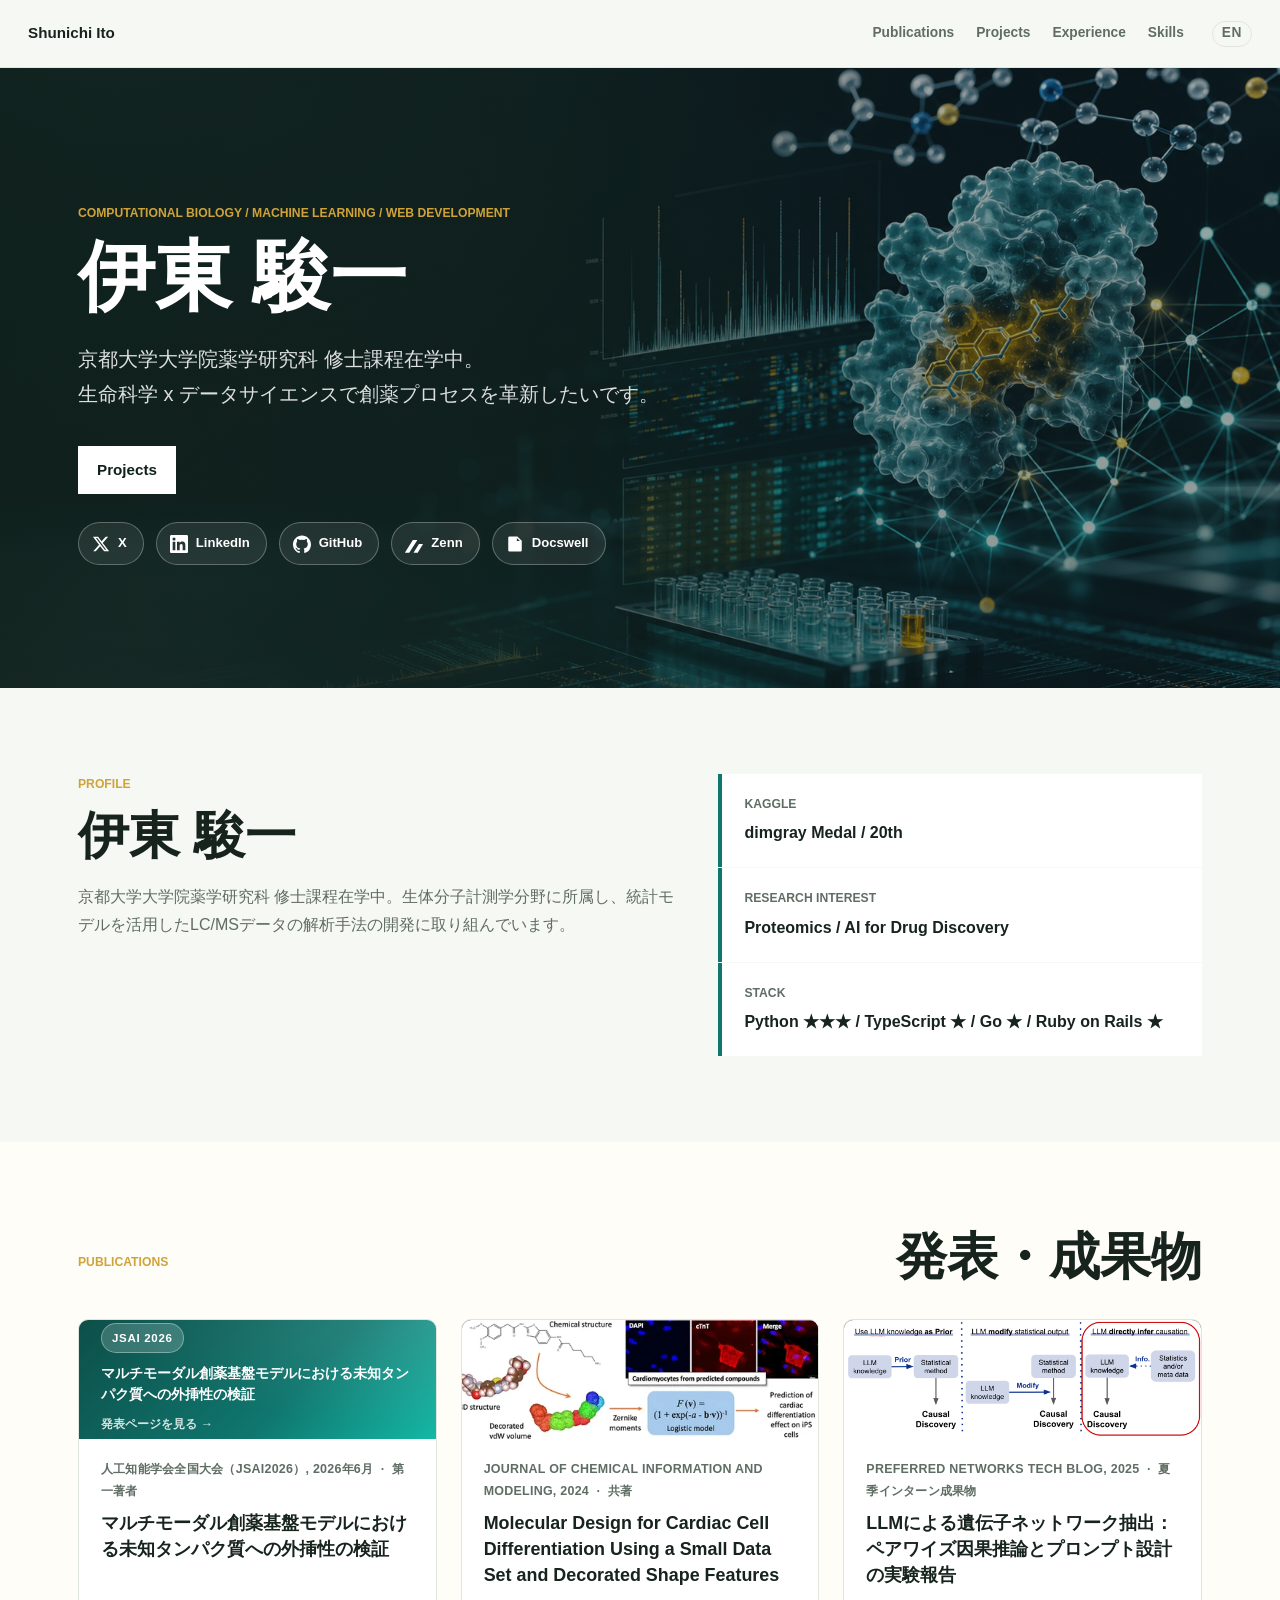
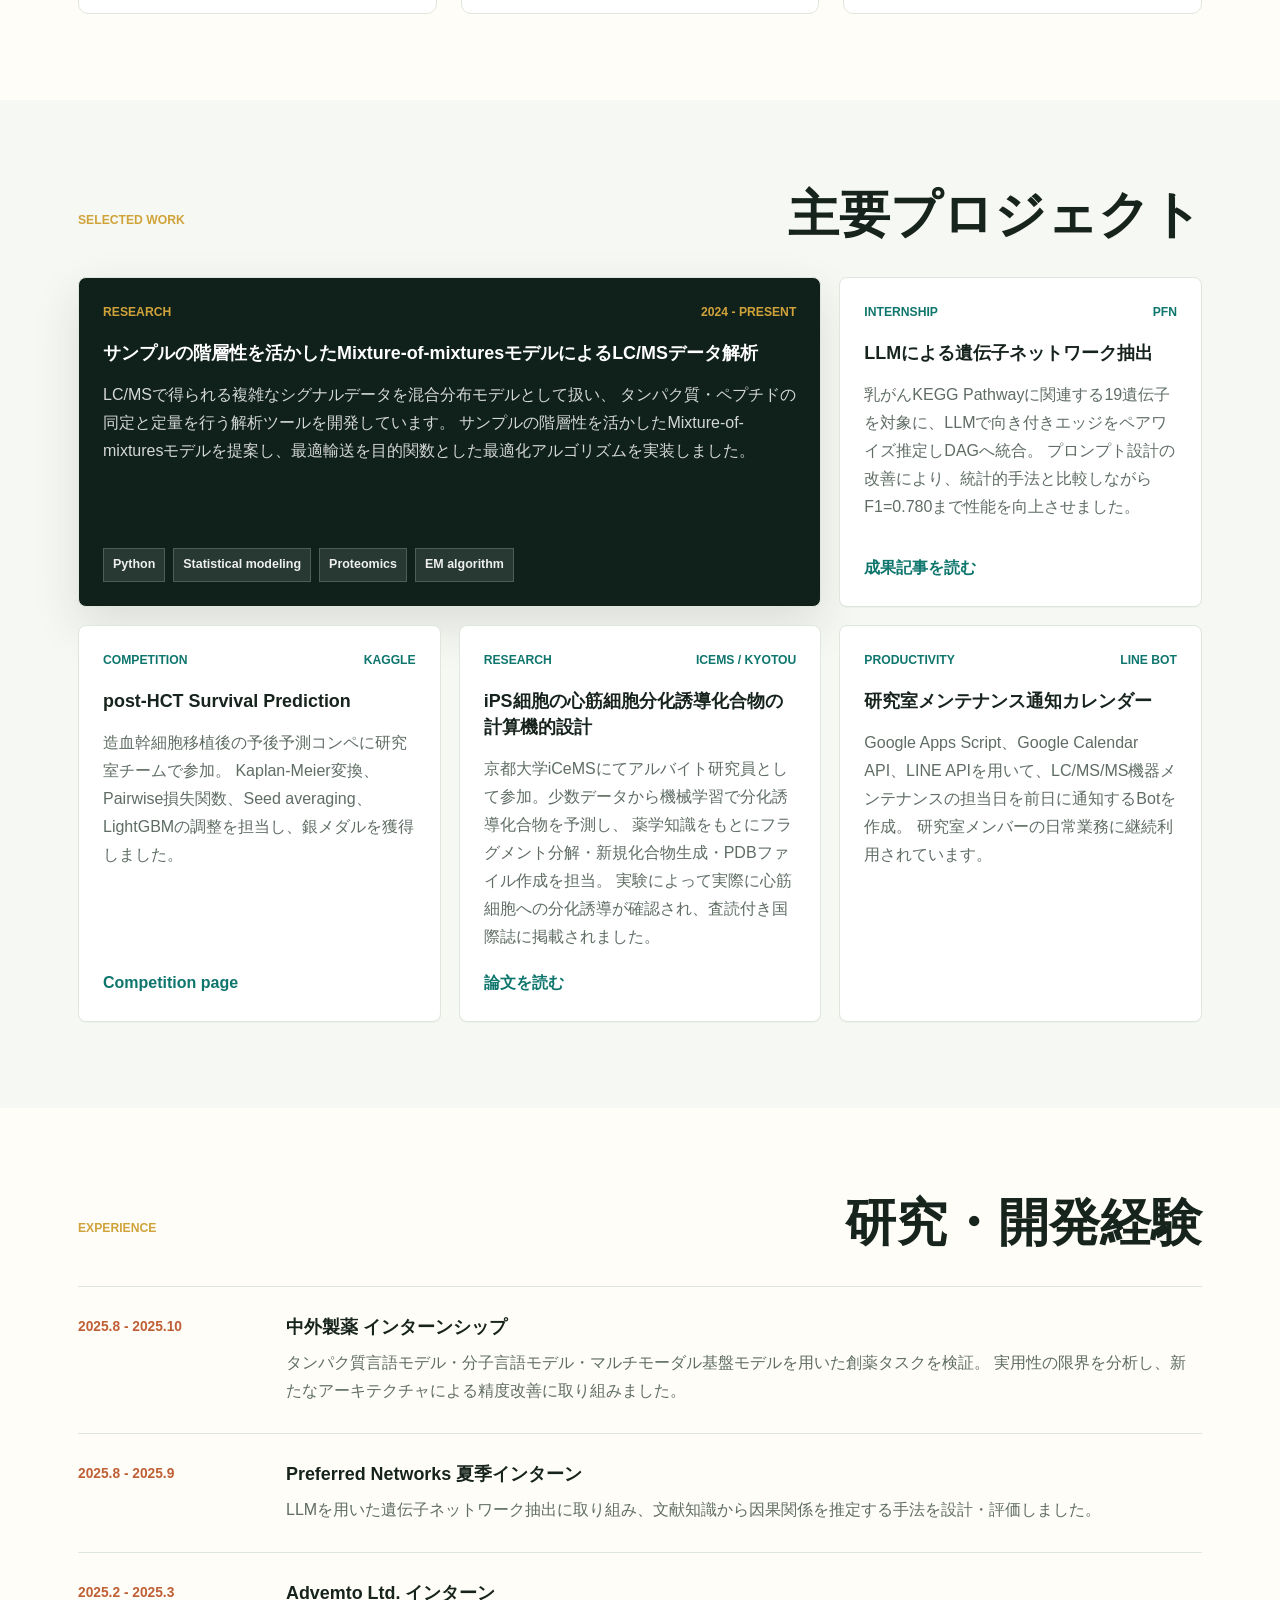
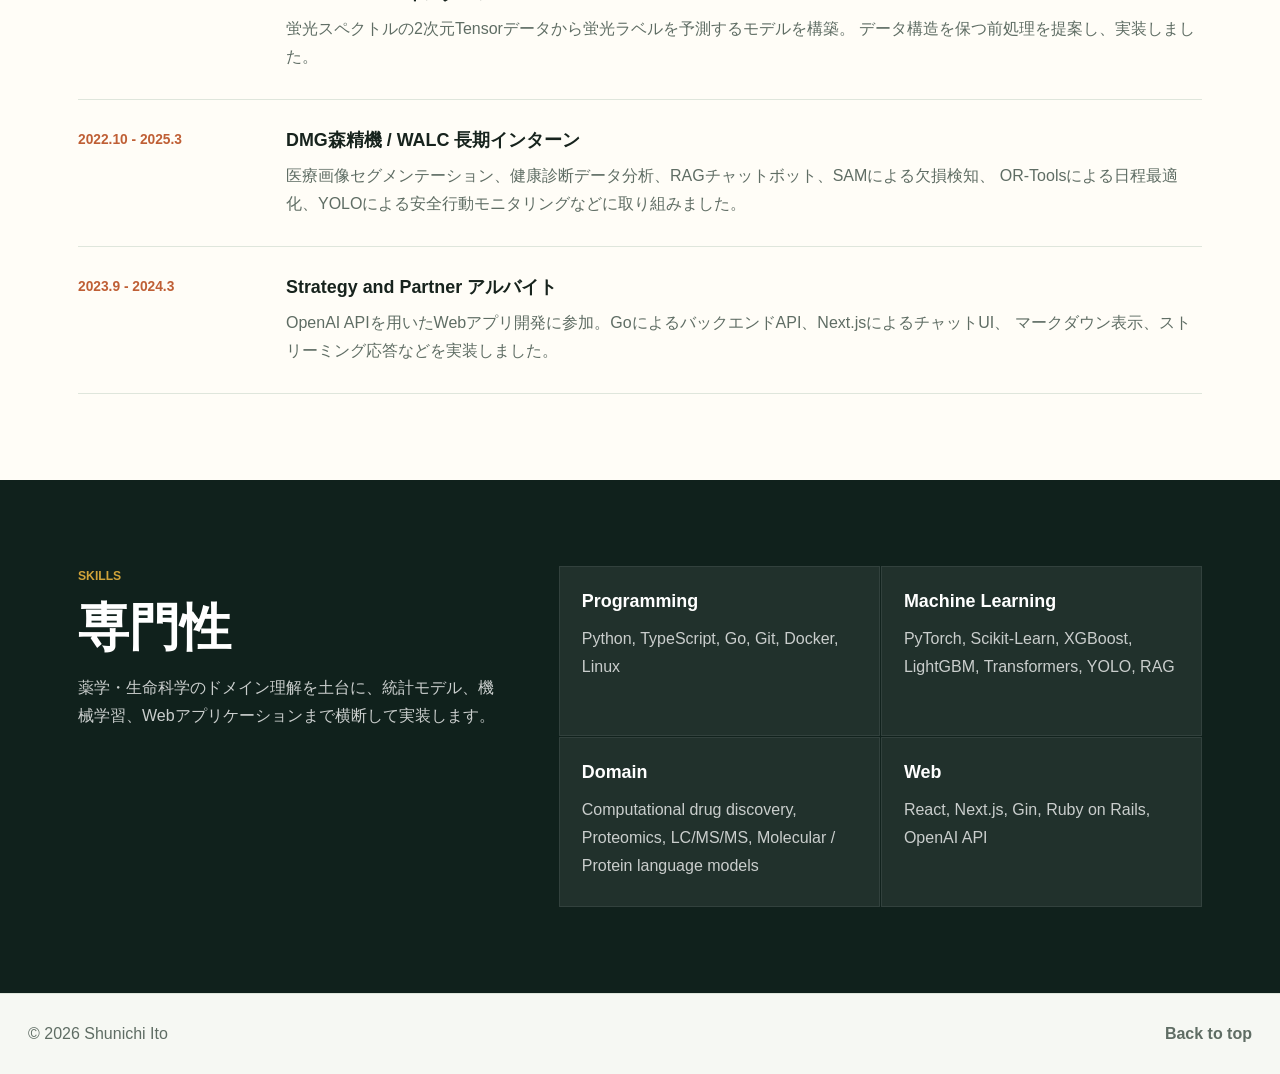
==== commit 057ea07c: "feat: add JSAI publication." ====
--- a/index.html
+++ b/index.html
@@ -21,6 +21,7 @@
         <a href="#projects">Projects</a>
         <a href="#experience">Experience</a>
         <a href="#skills">Skills</a>
+        <a class="lang-switch" href="en.html" aria-label="Switch to English">EN</a>
       </nav>
     </header>
 
@@ -95,7 +96,7 @@
           <dl class="stats" aria-label="ハイライト">
             <div>
               <dt>Kaggle</dt>
-              <dd>Silver Medal / 20th</dd>
+              <dd>dimgray Medal / 20th</dd>
             </div>
             <div>
               <dt>Research interest</dt>
@@ -116,6 +117,19 @@
             <h2 id="publications-title">発表・成果物</h2>
           </div>
           <div class="publication-list">
+            <article class="pub-card pub-card--text" aria-label="JSAI2026 発表論文">
+              <a class="pub-card__text-link" href="https://pub.confit.atlas.jp/ja/event/jsai2026/presentation/1Yin-A-29" target="_blank" rel="noopener noreferrer">
+                <div class="pub-card__text-banner">
+                  <span class="pub-card__conf-badge">JSAI 2026</span>
+                  <p class="pub-card__text-title">マルチモーダル創薬基盤モデルにおける未知タンパク質への外挿性の検証</p>
+                  <span class="pub-card__text-cta">発表ページを見る →</span>
+                </div>
+              </a>
+              <div class="pub-card__body">
+                <p class="pub-card__venue">人工知能学会全国大会（JSAI2026）, 2026年6月 &nbsp;·&nbsp; 第一著者</p>
+                <h3>マルチモーダル創薬基盤モデルにおける未知タンパク質への外挿性の検証</h3>
+              </div>
+            </article>
             <article class="pub-card">
               <a class="pub-card__image-link" href="https://pubs.acs.org/doi/full/10.1021/acs.jcim.4c01353" target="_blank" rel="noopener noreferrer" aria-label="論文を読む: Molecular Design for Cardiac Cell Differentiation">
                 <img class="pub-card__image" src="assets/icems-cardiomyocite-hiPSC.gif" alt="Abstract figure: iPS細胞の心筋細胞分化誘導化合物の計算機的設計" loading="lazy">
--- a/styles.css
+++ b/styles.css
@@ -79,6 +79,30 @@
   color: var(--teal);
 }
 
+.lang-switch {
+  align-items: center;
+  border: 1.5px solid var(--line);
+  border-radius: 999px;
+  color: var(--muted) !important;
+  display: inline-flex;
+  font-size: 0.76rem;
+  font-weight: 900;
+  height: 26px;
+  justify-content: center;
+  letter-spacing: 0.04em;
+  margin-left: 6px;
+  min-width: 36px;
+  padding: 0 9px;
+  text-decoration: none;
+  transition: background 0.15s ease, color 0.15s ease, border-color 0.15s ease;
+}
+
+.lang-switch:hover {
+  background: var(--teal);
+  border-color: var(--teal);
+  color: var(--white) !important;
+}
+
 .hero {
   isolation: isolate;
   min-height: min(620px, 76svh);
@@ -425,7 +449,7 @@
 .publication-list {
   display: grid;
   gap: 24px;
-  grid-template-columns: repeat(2, minmax(0, 1fr));
+  grid-template-columns: repeat(3, minmax(0, 1fr));
 }
 
 .pub-card {
@@ -505,6 +529,66 @@
   letter-spacing: 0.02em;
 }
 
+/* Text-only card variant (no image) */
+.pub-card--text .pub-card__text-link {
+  display: block;
+  text-decoration: none;
+}
+
+.pub-card--text .pub-card__text-banner {
+  aspect-ratio: 3 / 1;
+  background: linear-gradient(135deg, var(--teal-deep) 0%, var(--teal) 60%, #14b8a6 100%);
+  color: var(--white);
+  display: flex;
+  flex-direction: column;
+  gap: 10px;
+  justify-content: center;
+  overflow: hidden;
+  padding: 24px 22px;
+  position: relative;
+  transition: filter 0.2s ease;
+}
+
+.pub-card--text .pub-card__text-banner::before {
+  background: radial-gradient(ellipse at top right, rgba(255,255,255,0.12) 0%, transparent 65%);
+  content: "";
+  inset: 0;
+  pointer-events: none;
+  position: absolute;
+}
+
+.pub-card--text .pub-card__text-link:hover .pub-card__text-banner {
+  filter: brightness(1.1);
+}
+
+.pub-card__conf-badge {
+  background: rgba(255, 255, 255, 0.18);
+  border: 1px solid rgba(255, 255, 255, 0.35);
+  border-radius: 999px;
+  color: var(--white);
+  font-size: 0.72rem;
+  font-weight: 900;
+  letter-spacing: 0.06em;
+  padding: 4px 10px;
+  text-transform: uppercase;
+  width: fit-content;
+}
+
+.pub-card__text-title {
+  color: var(--white);
+  font-size: 0.88rem;
+  font-weight: 700;
+  line-height: 1.45;
+  margin: 0;
+}
+
+.pub-card__text-cta {
+  color: rgba(255, 255, 255, 0.82);
+  font-size: 0.78rem;
+  font-weight: 800;
+  margin-top: auto;
+}
+
 .site-footer {
   align-items: center;
   border-top: 1px solid var(--line);
@@ -556,12 +640,16 @@
   }
 
   .intro__grid,
-  .skills-layout,
+  .skills-layout {
+    grid-template-columns: 1fr;
+  }
+
   .publication-list {
-    grid-template-columns: 1fr;
-  }
-
-  .pub-card__image-link {
+    grid-template-columns: repeat(2, minmax(0, 1fr));
+  }
+
+  .pub-card__image-link,
+  .pub-card--text .pub-card__text-banner {
     aspect-ratio: 16 / 5;
   }
 
@@ -600,7 +688,8 @@
   }
 
   .project-grid,
-  .skill-groups {
+  .skill-groups,
+  .publication-list {
     grid-template-columns: 1fr;
   }
 
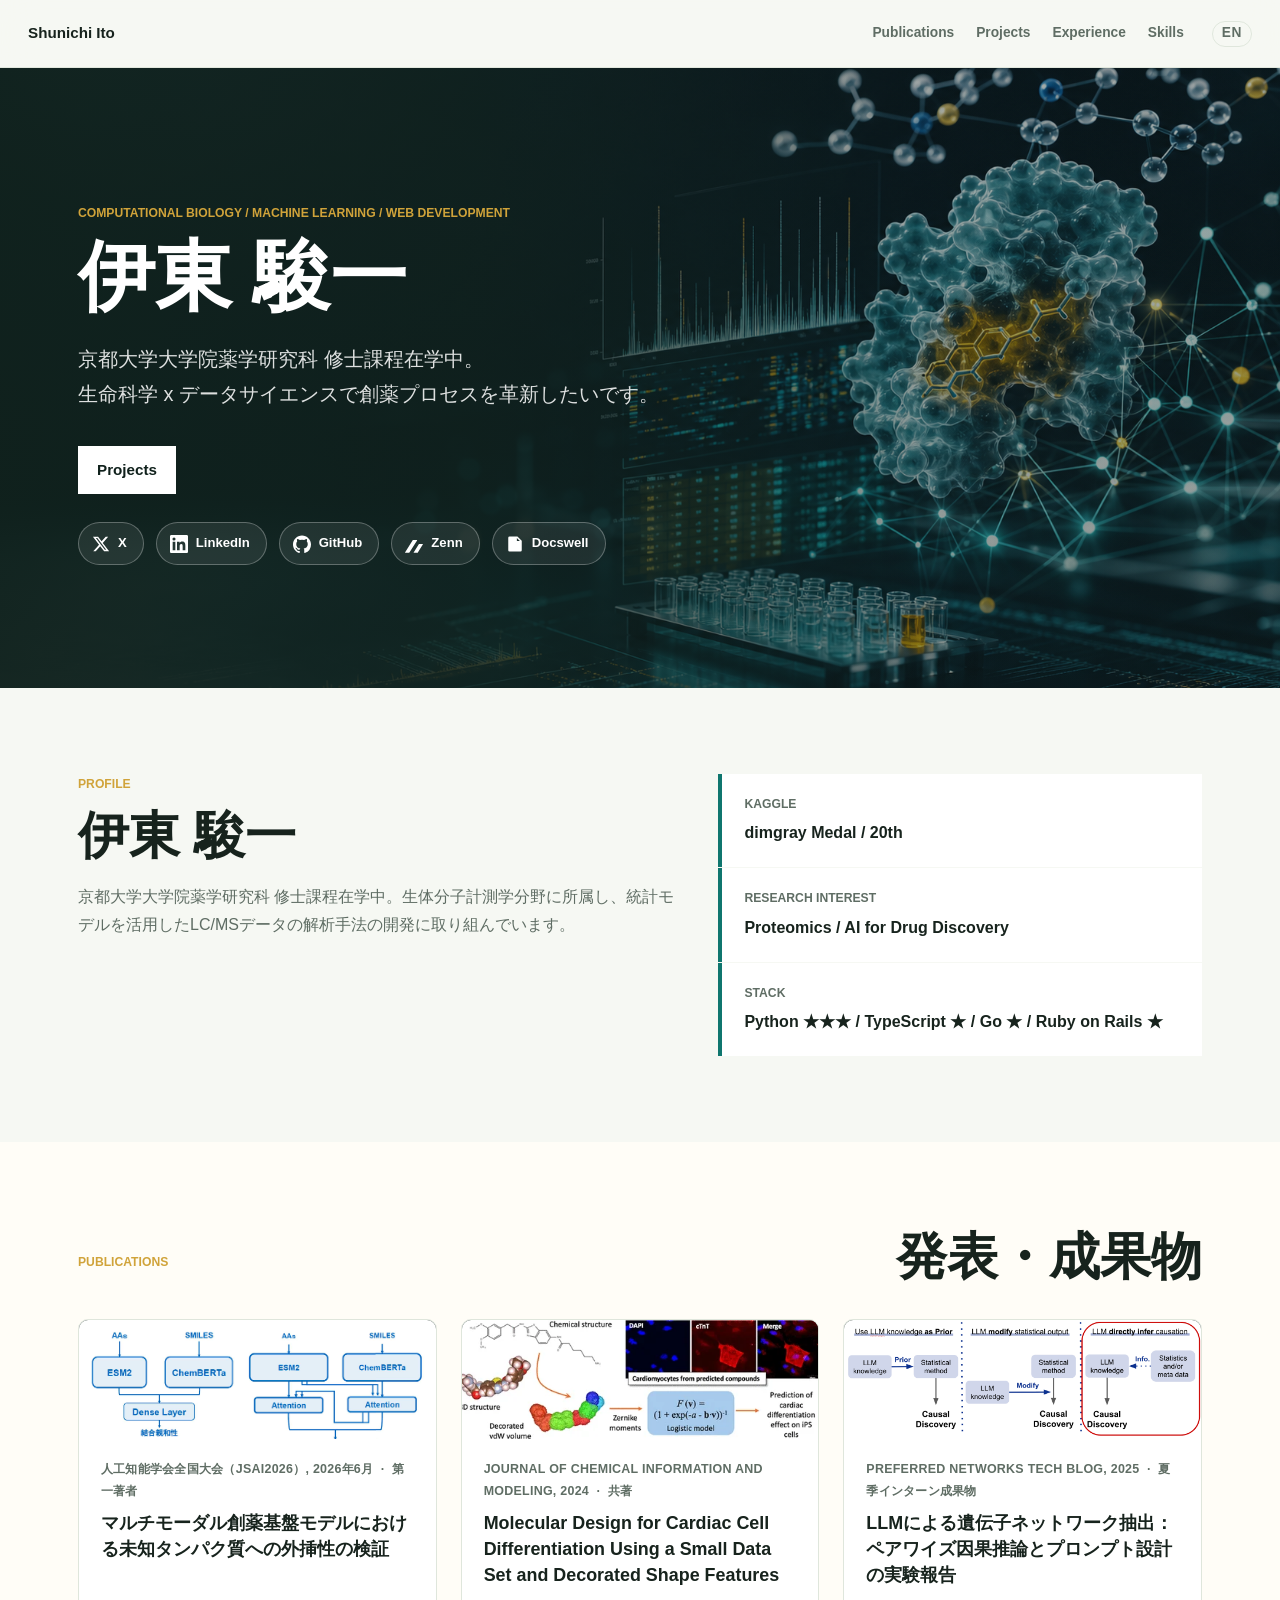
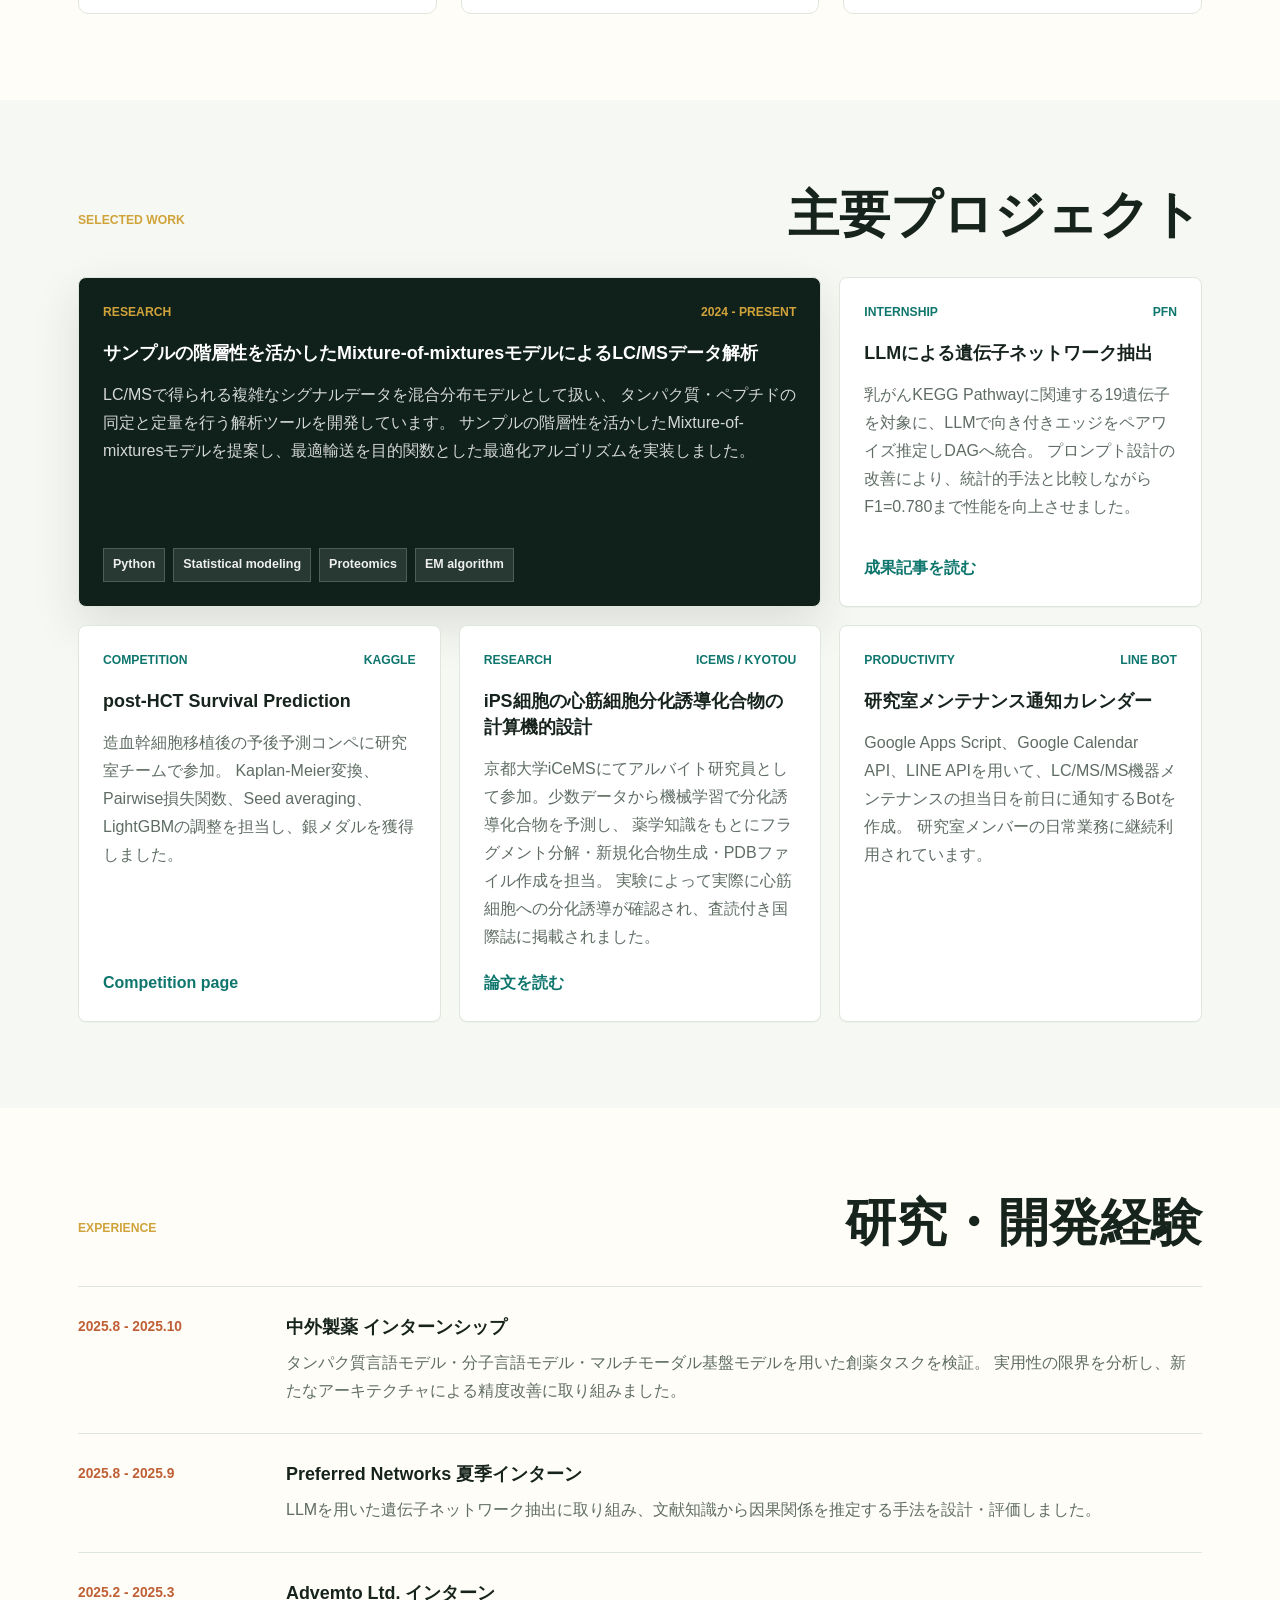
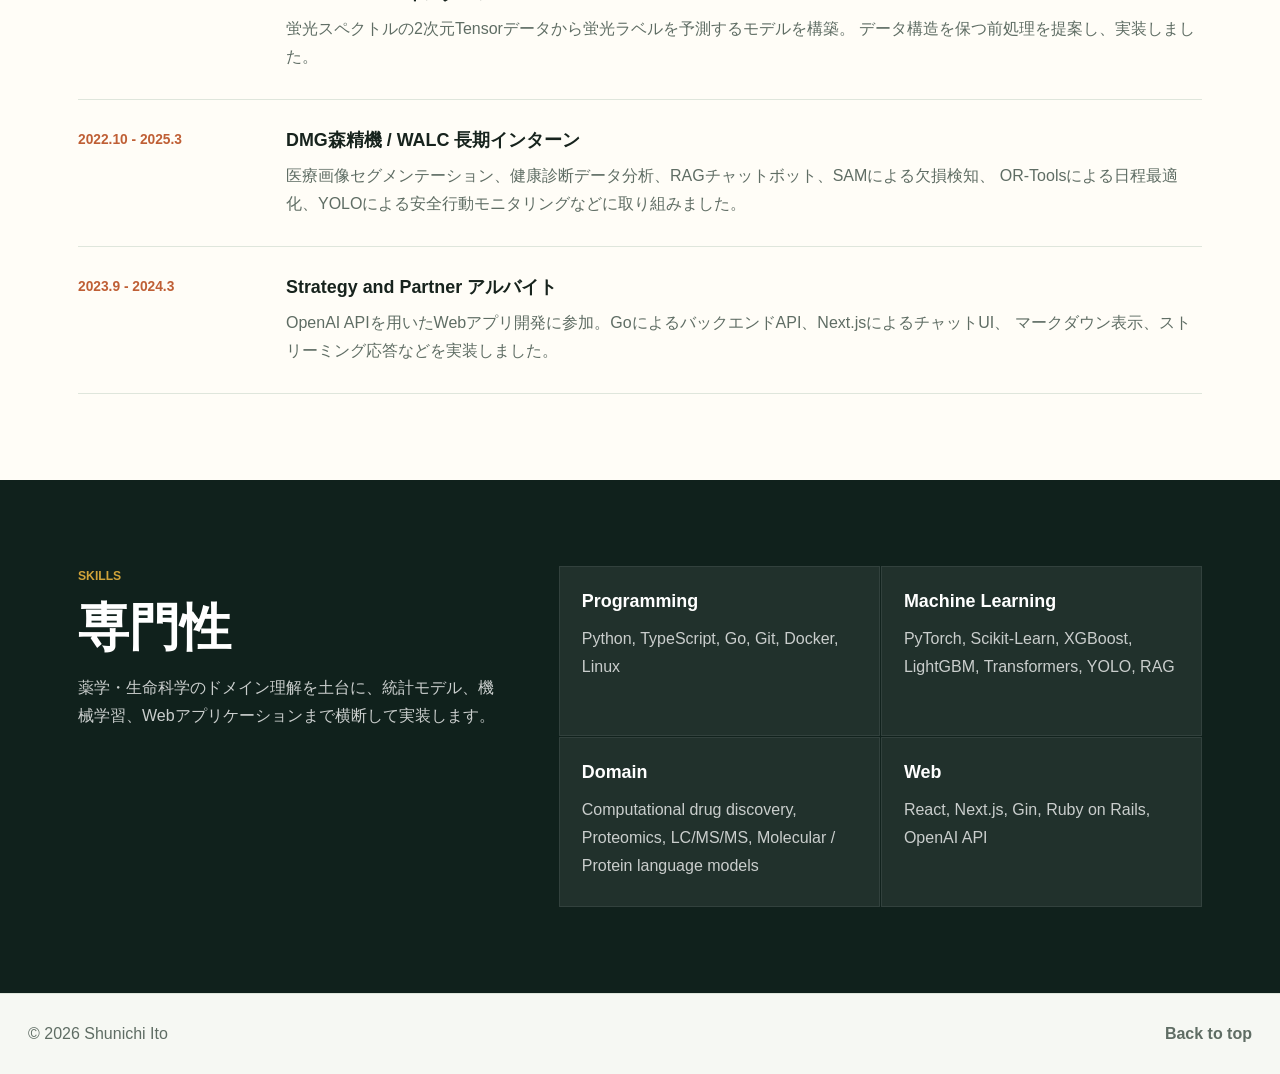
==== commit 19294a55: "feat: add poster picture." ====
--- a/index.html
+++ b/index.html
@@ -117,13 +117,10 @@
             <h2 id="publications-title">発表・成果物</h2>
           </div>
           <div class="publication-list">
-            <article class="pub-card pub-card--text" aria-label="JSAI2026 発表論文">
-              <a class="pub-card__text-link" href="https://pub.confit.atlas.jp/ja/event/jsai2026/presentation/1Yin-A-29" target="_blank" rel="noopener noreferrer">
-                <div class="pub-card__text-banner">
-                  <span class="pub-card__conf-badge">JSAI 2026</span>
-                  <p class="pub-card__text-title">マルチモーダル創薬基盤モデルにおける未知タンパク質への外挿性の検証</p>
-                  <span class="pub-card__text-cta">発表ページを見る →</span>
-                </div>
+            <article class="pub-card">
+              <a class="pub-card__image-link" href="https://pub.confit.atlas.jp/ja/event/jsai2026/presentation/1Yin-A-29" target="_blank" rel="noopener noreferrer" aria-label="発表ページを見る: マルチモーダル創薬基盤モデルにおける未知タンパク質への外挿性の検証">
+                <img class="pub-card__image" src="assets/jsai_poster.png" alt="ポスター図: ESM2とChemBERTaをAttentionで融合したマルチモーダル創薬モデルのアーキテクチャ" loading="lazy">
+                <span class="pub-card__overlay" aria-hidden="true">発表ページを見る →</span>
               </a>
               <div class="pub-card__body">
                 <p class="pub-card__venue">人工知能学会全国大会（JSAI2026）, 2026年6月 &nbsp;·&nbsp; 第一著者</p>
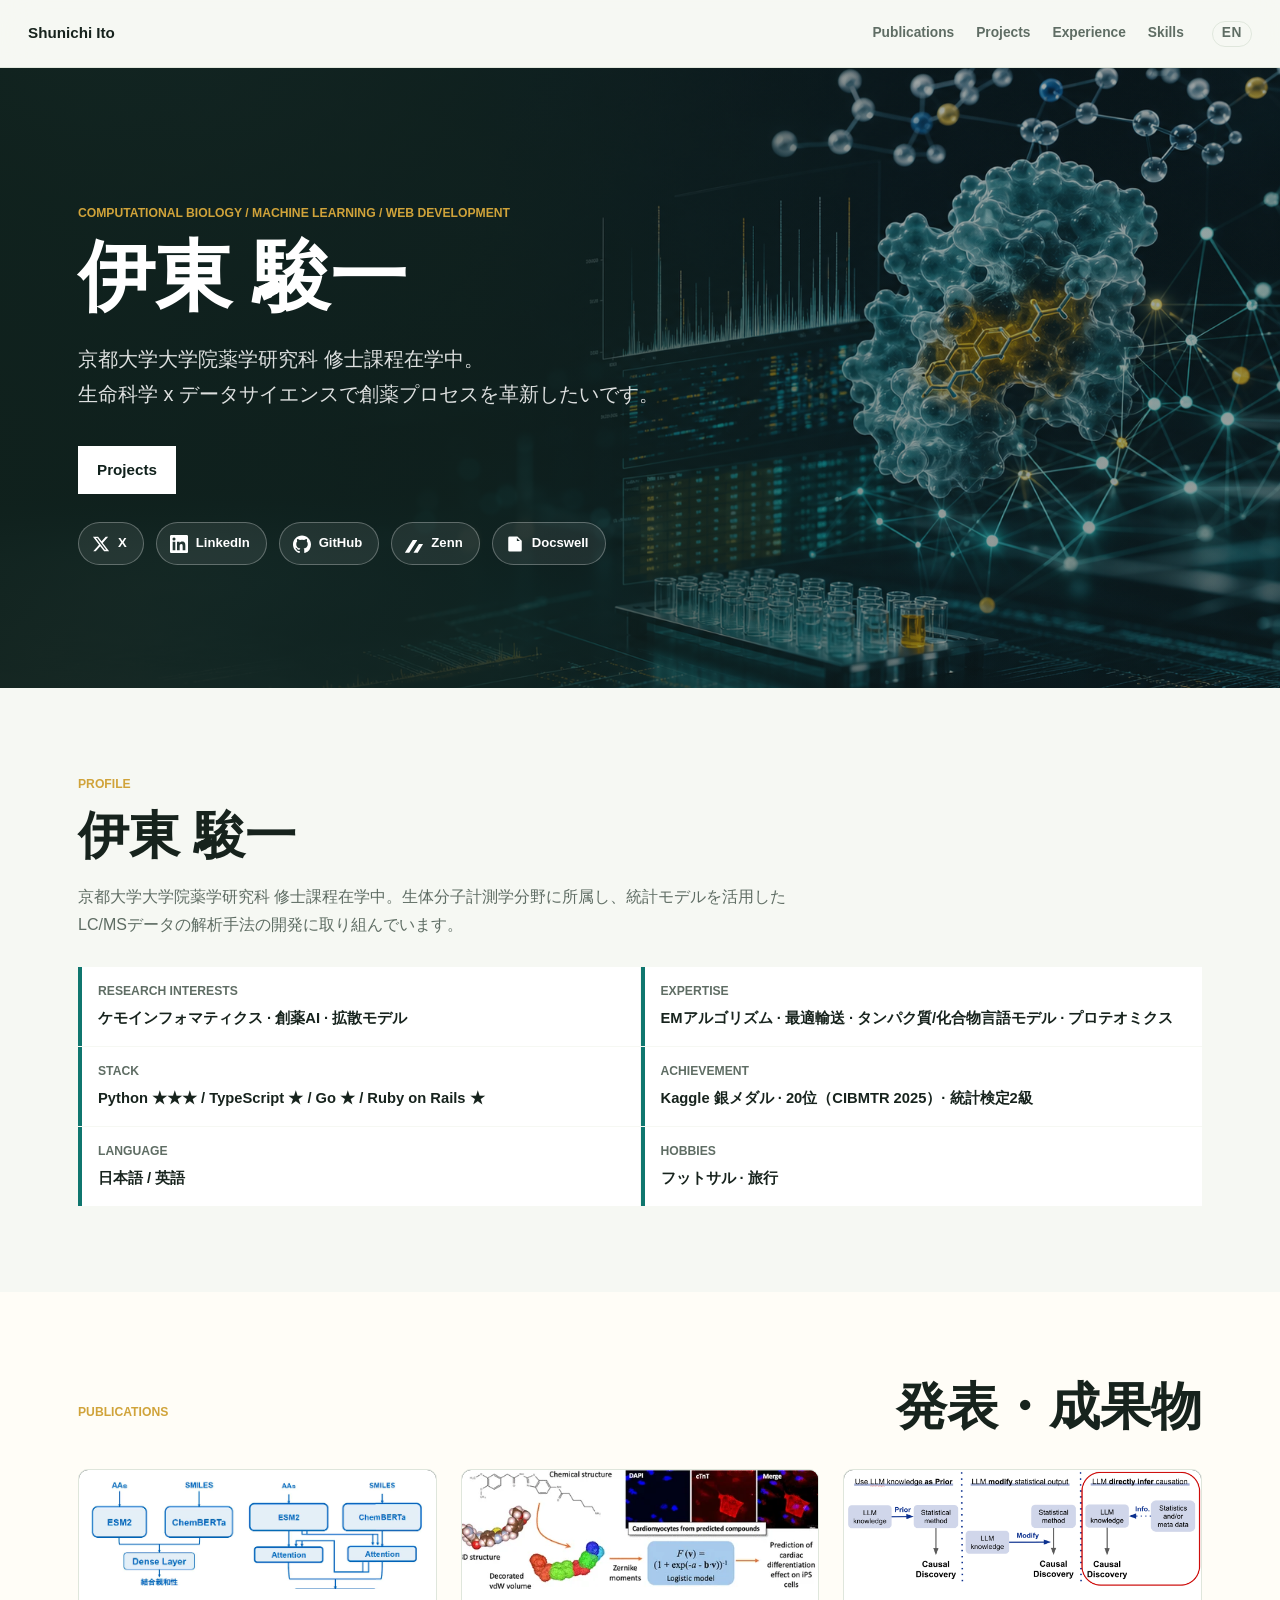
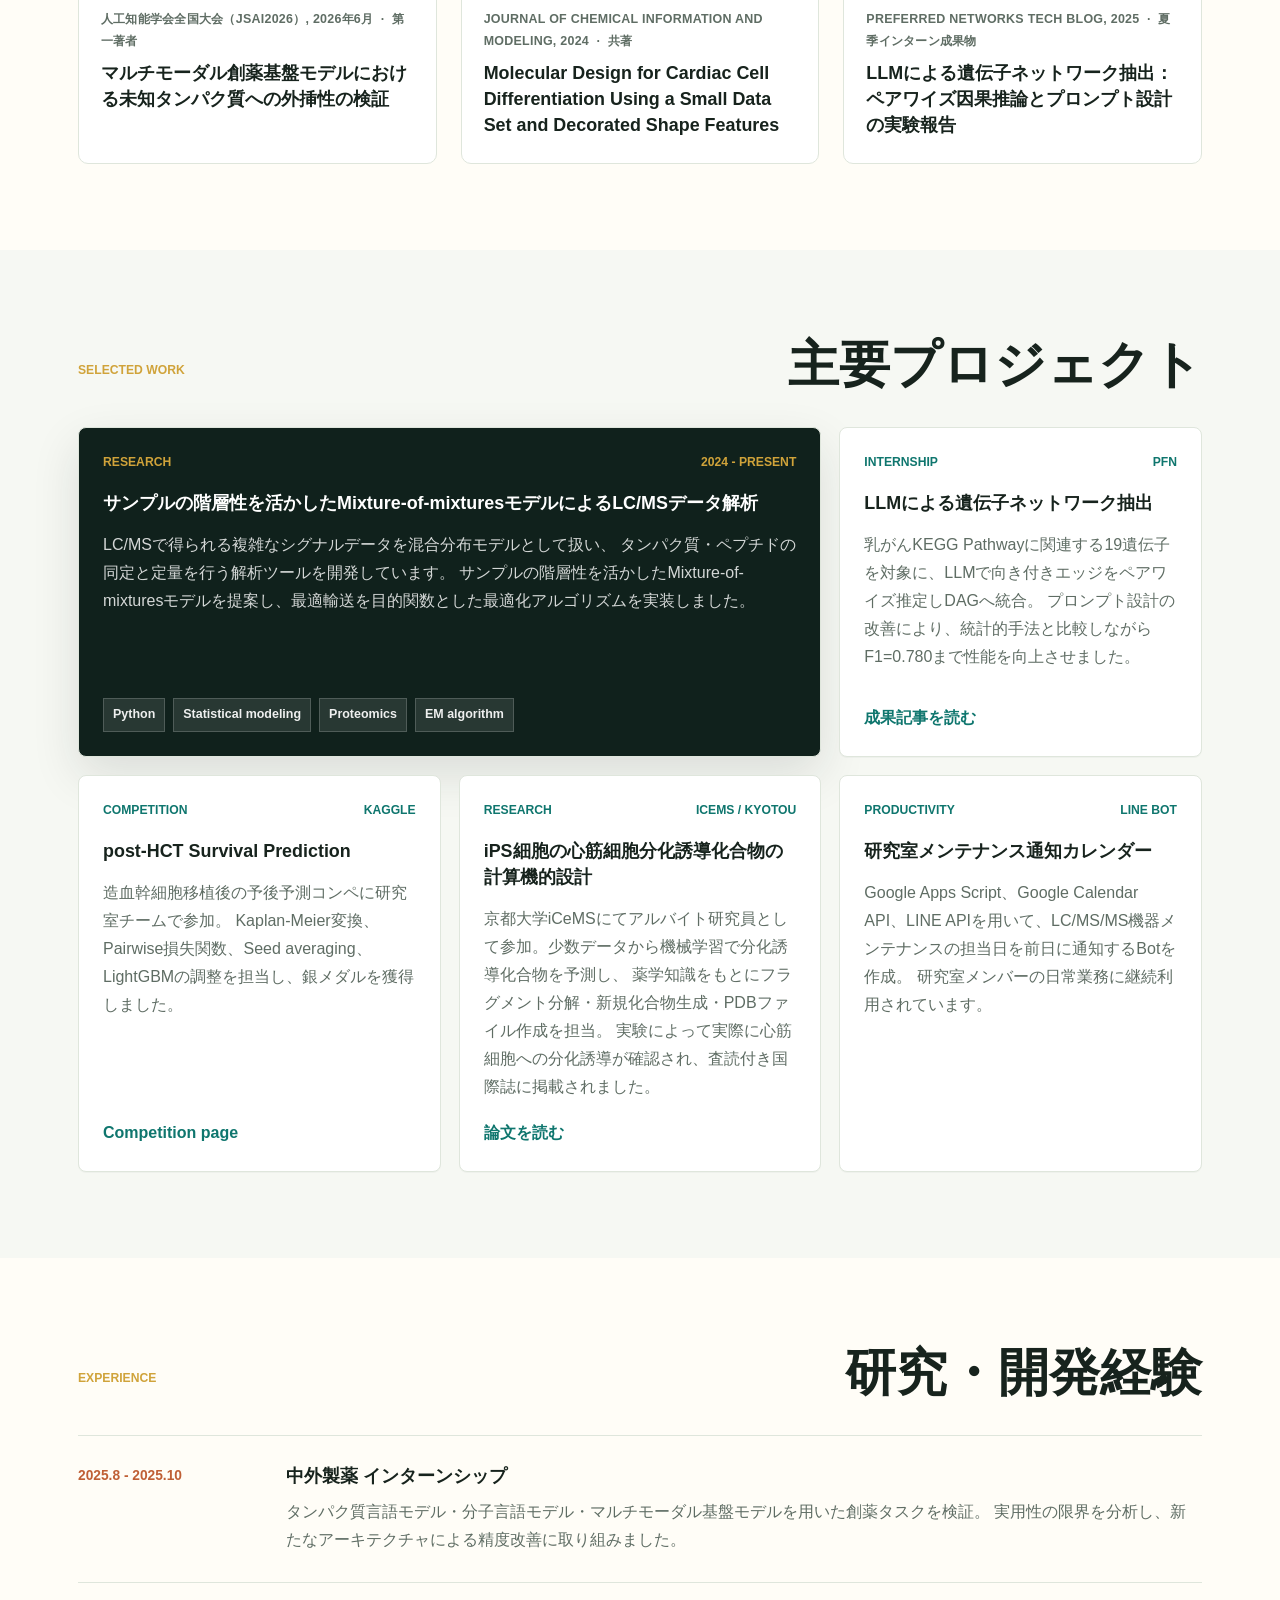
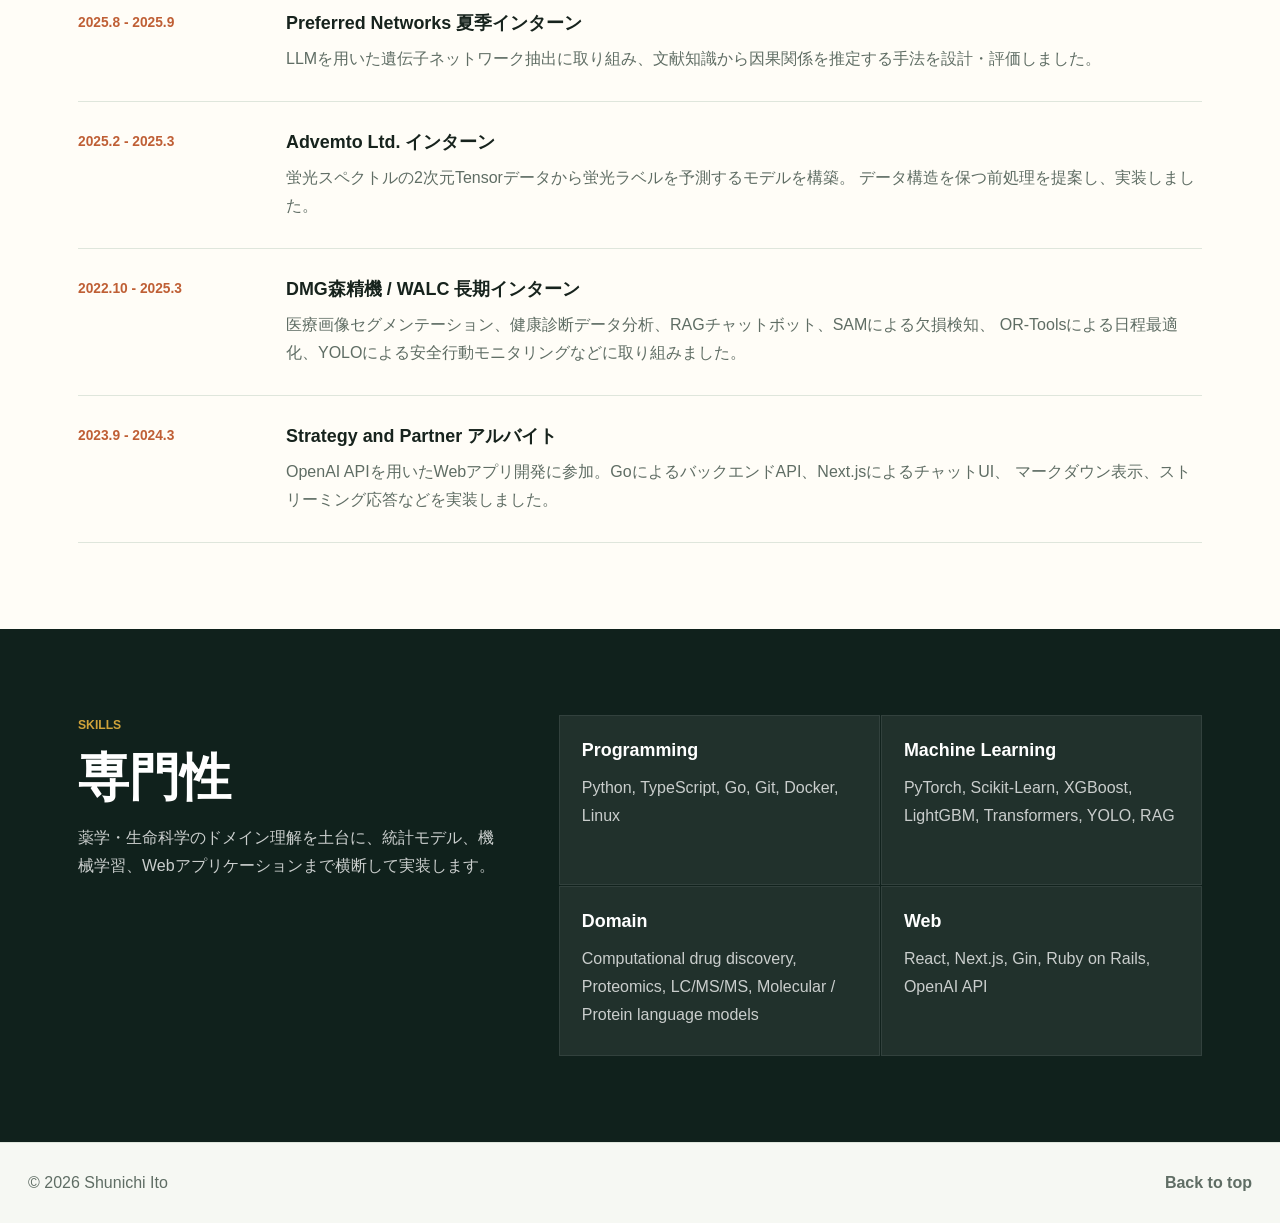
==== commit 06ee2504: "feat: update profile section layout and content - Rearrange intro layout: stats cards now appear bel" ====
--- a/index.html
+++ b/index.html
@@ -95,16 +95,28 @@
           </div>
           <dl class="stats" aria-label="ハイライト">
             <div>
-              <dt>Kaggle</dt>
-              <dd>dimgray Medal / 20th</dd>
-            </div>
-            <div>
-              <dt>Research interest</dt>
-              <dd>Proteomics / AI for Drug Discovery</dd>
+              <dt>Research Interests</dt>
+              <dd>ケモインフォマティクス · 創薬AI · 拡散モデル</dd>
+            </div>
+            <div>
+              <dt>Expertise</dt>
+              <dd>EMアルゴリズム · 最適輸送 · タンパク質/化合物言語モデル · プロテオミクス</dd>
             </div>
             <div>
               <dt>Stack</dt>
               <dd>Python ★★★ / TypeScript ★ / Go ★ / Ruby on Rails ★</dd>
+            </div>
+            <div>
+              <dt>Achievement</dt>
+              <dd>Kaggle 銀メダル · 20位（CIBMTR 2025）· 統計検定2級</dd>
+            </div>
+            <div>
+              <dt>Language</dt>
+              <dd>日本語 / 英語</dd>
+            </div>
+            <div>
+              <dt>Hobbies</dt>
+              <dd>フットサル · 旅行</dd>
             </div>
           </dl>
         </div>
--- a/styles.css
+++ b/styles.css
@@ -280,10 +280,9 @@
 }
 
 .intro__grid {
-  align-items: start;
-  display: grid;
-  gap: 36px;
-  grid-template-columns: minmax(0, 1fr) minmax(320px, 0.8fr);
+  display: flex;
+  flex-direction: column;
+  gap: 28px;
 }
 
 .intro p:not(.section-kicker) {
@@ -293,7 +292,8 @@
 }
 
 .stats {
-  display: grid;
+  display: flex;
+  flex-wrap: wrap;
   gap: 1px;
   margin: 0;
   overflow: hidden;
@@ -302,7 +302,8 @@
 .stats div {
   background: var(--white);
   border-left: 4px solid var(--teal);
-  padding: 20px 22px;
+  flex: 0 0 calc(50% - 0.5px);
+  padding: 14px 16px;
 }
 
 .stats dt {
@@ -314,7 +315,7 @@
 }
 
 .stats dd {
-  font-size: 1rem;
+  font-size: 0.92rem;
   font-weight: 800;
   margin: 0;
 }
@@ -639,7 +640,6 @@
     padding-right: 20px;
   }
 
-  .intro__grid,
   .skills-layout {
     grid-template-columns: 1fr;
   }
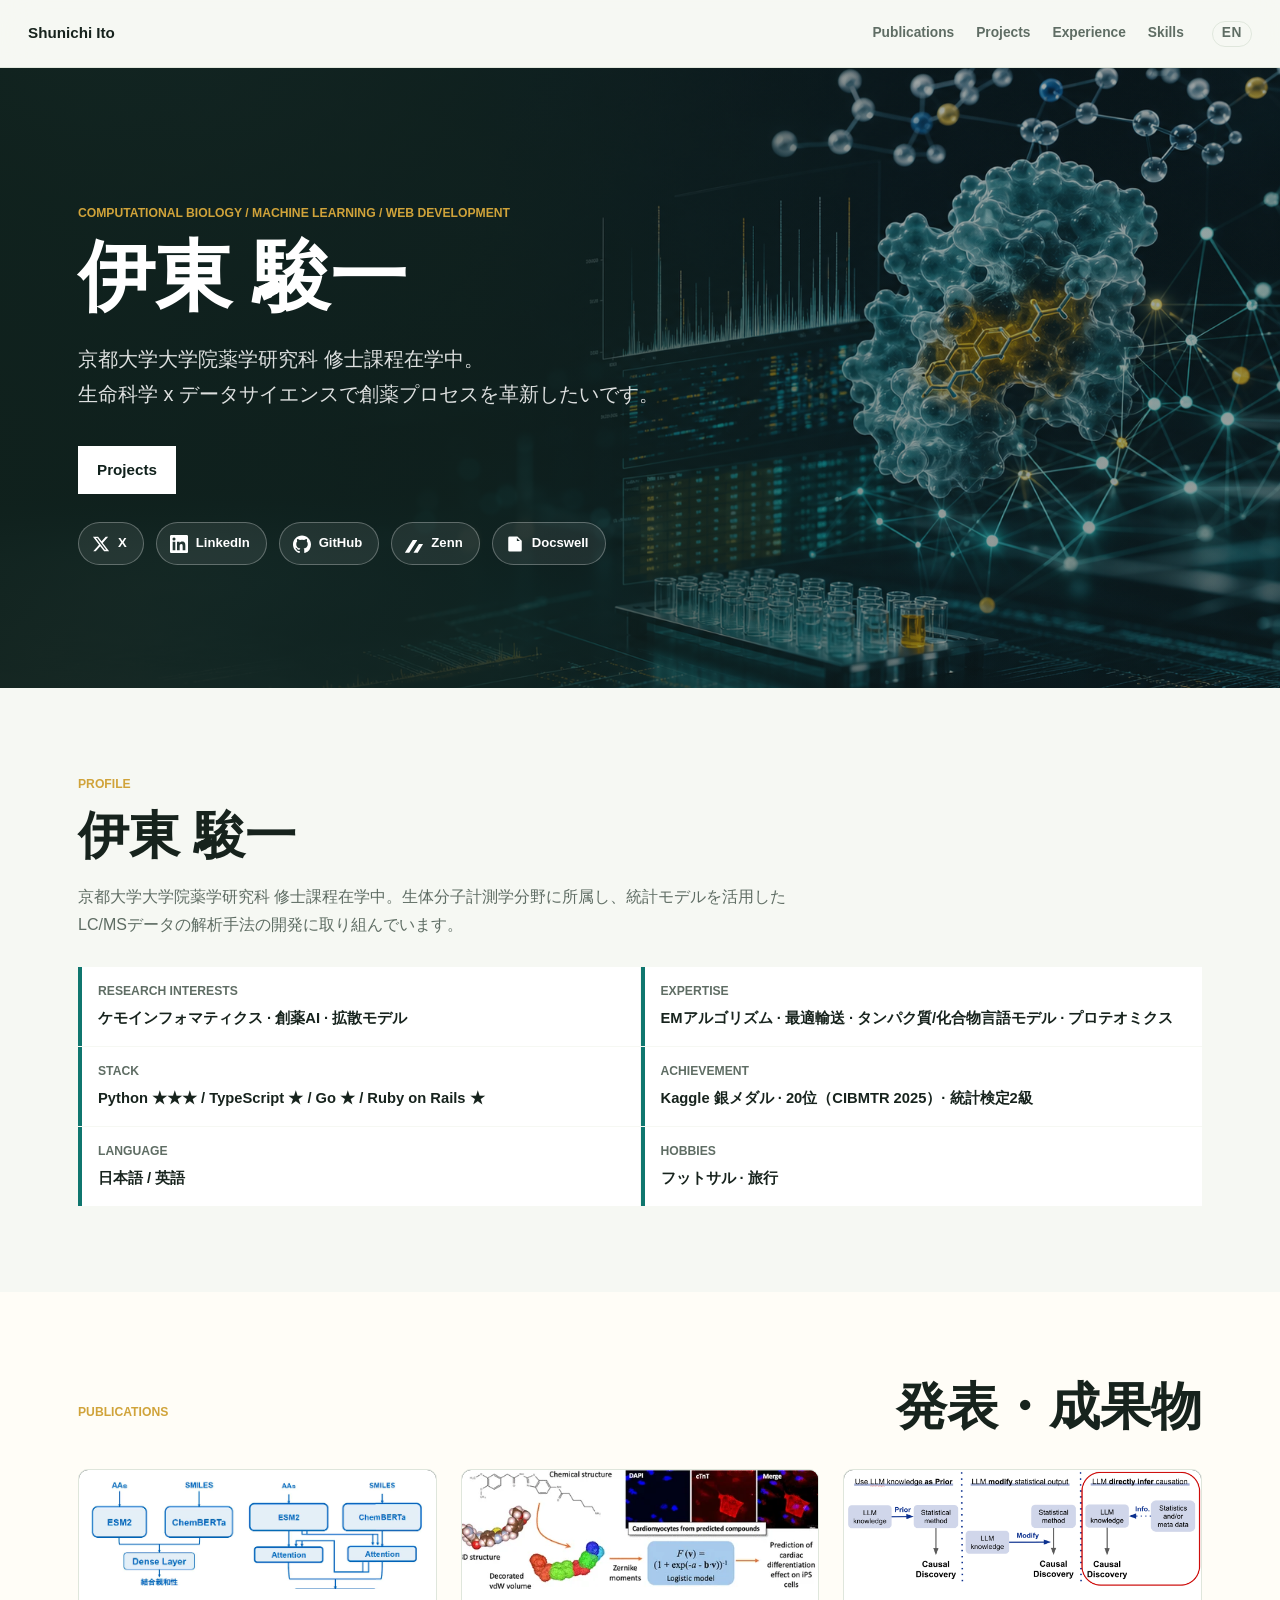
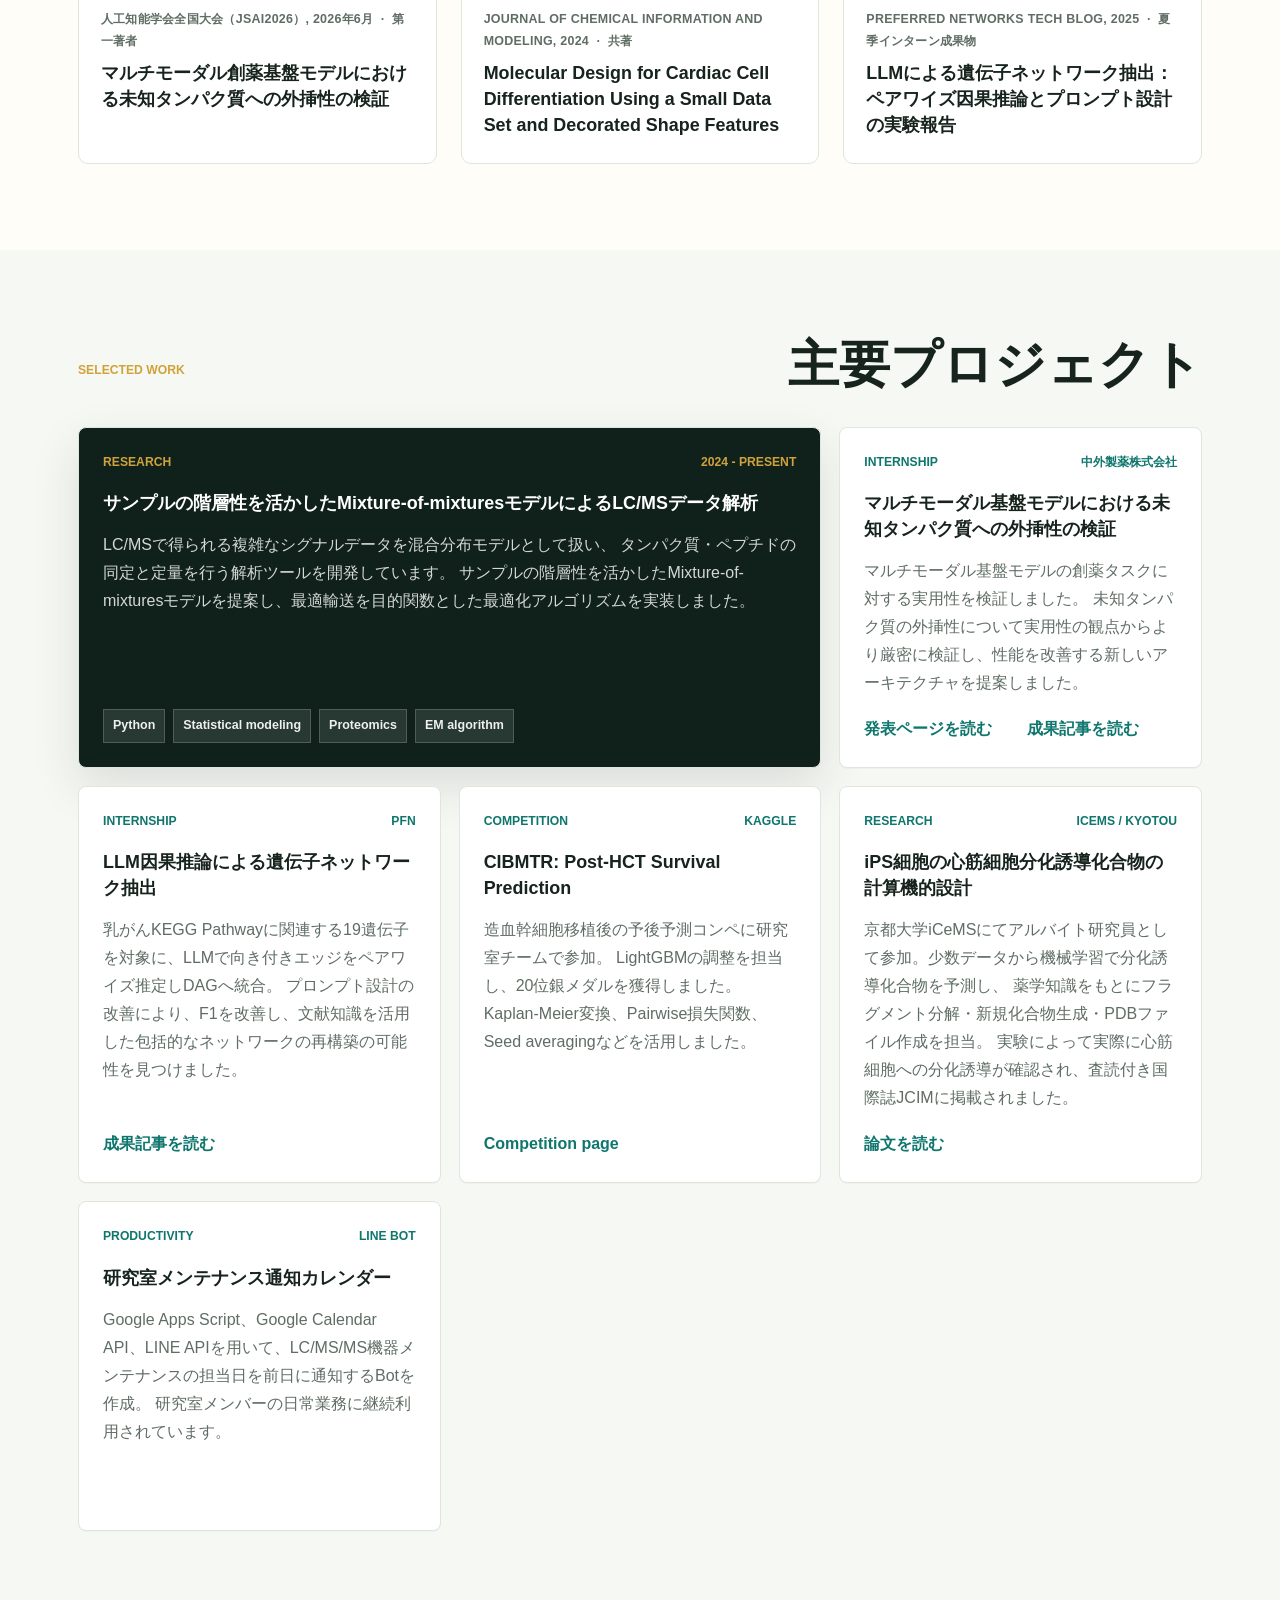
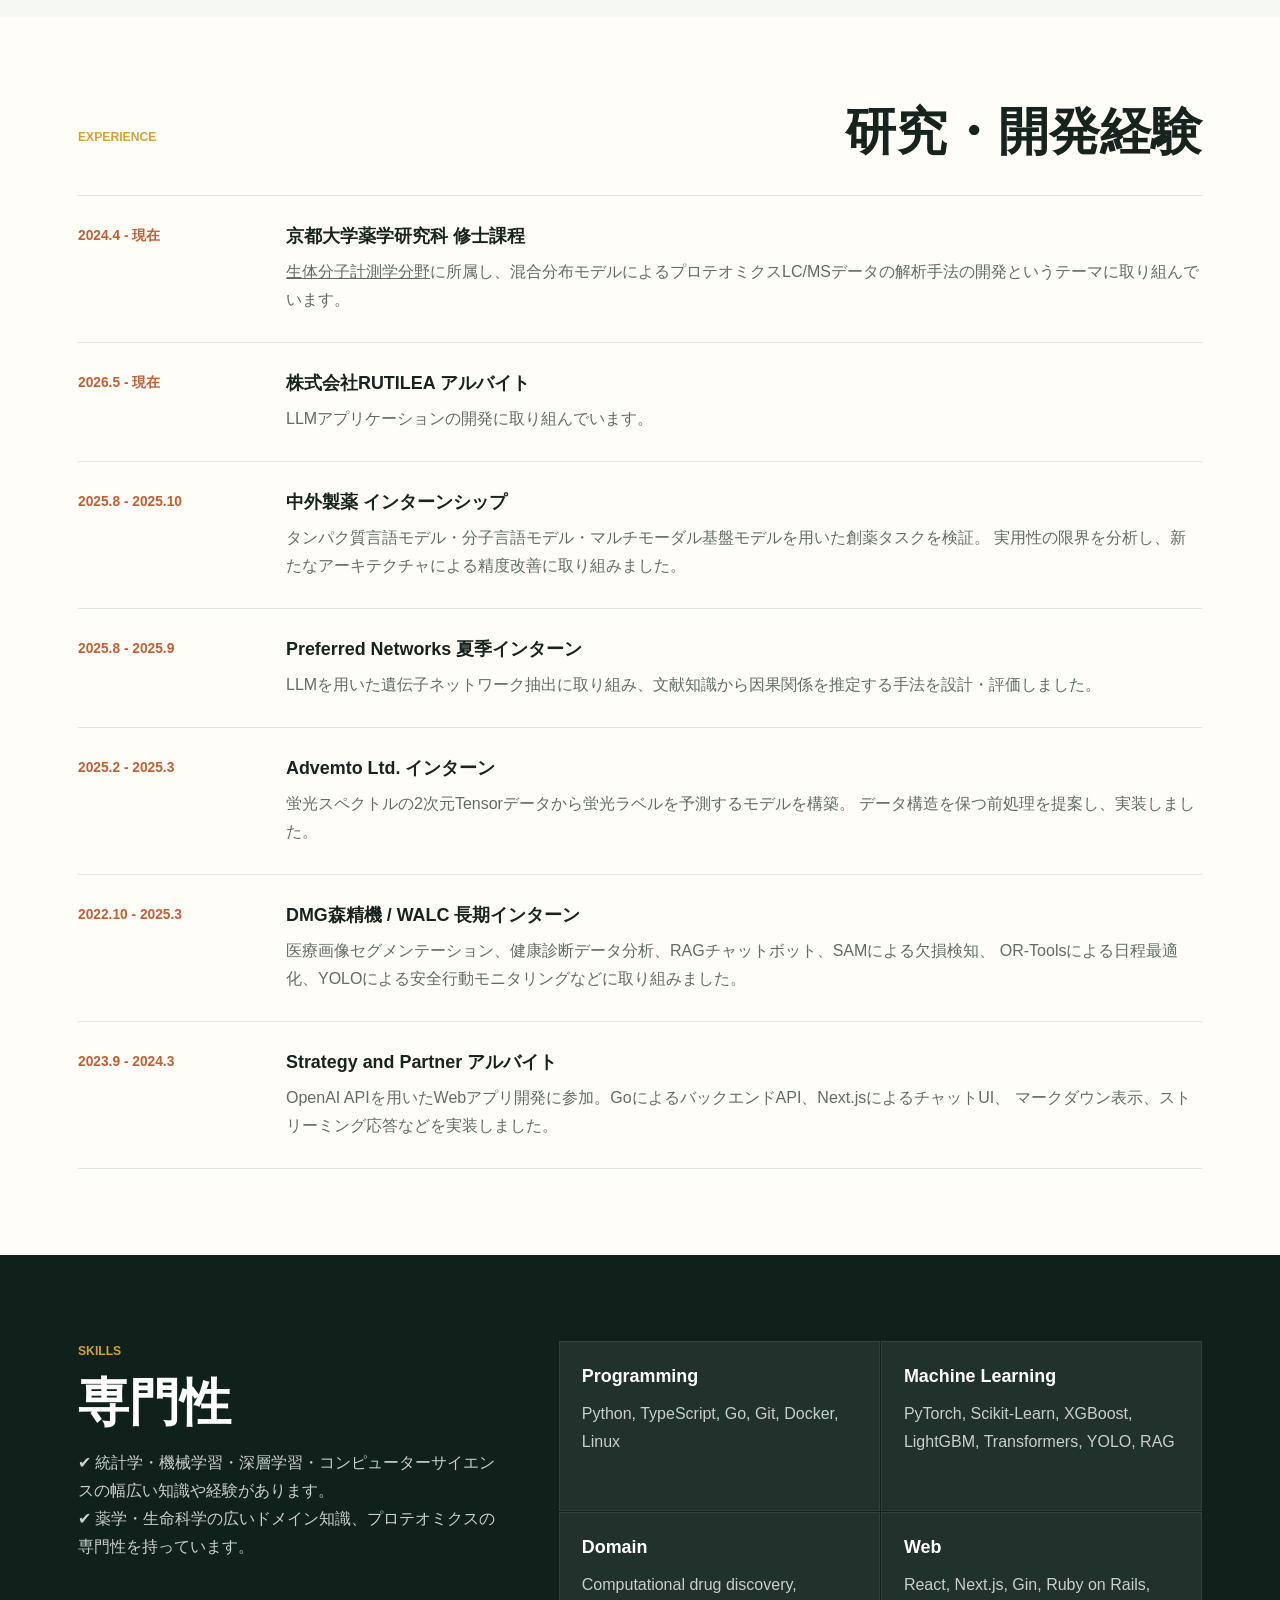
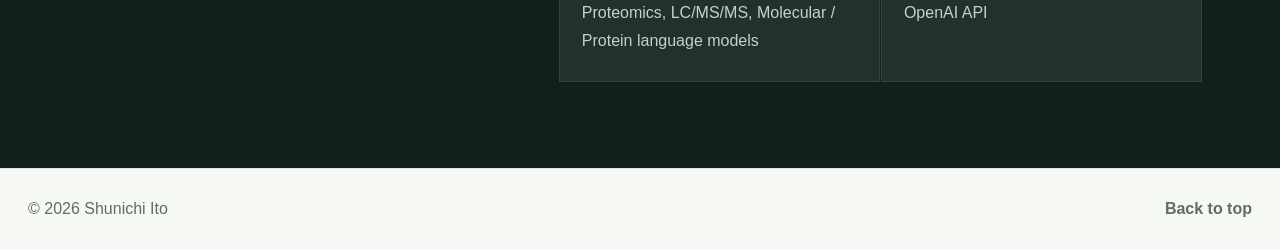
==== commit 781d9f04: "feat: add publications of JSAI." ====
--- a/index.html
+++ b/index.html
@@ -3,348 +3,15 @@
   <head>
     <meta charset="utf-8">
     <meta name="viewport" content="width=device-width, initial-scale=1">
-    <meta
-      name="description"
-      content="伊東駿一のポートフォリオ。計算創薬、プロテオミクス、機械学習、Web開発の研究・開発経験を掲載しています。"
-    >
-    <meta name="theme-color" content="#f6f8f3">
+    <meta name="robots" content="noindex">
     <title>Shunichi Ito | Portfolio</title>
-    <link rel="icon" href="assets/hero-research.png">
-    <link rel="preload" href="assets/hero-research.png" as="image">
-    <link rel="stylesheet" href="styles.css">
+    <link rel="canonical" href="ja.html">
+    <meta http-equiv="refresh" content="0; url=ja.html">
+    <script>
+      window.location.replace("ja.html");
+    </script>
   </head>
   <body>
-    <header class="site-header">
-      <a class="brand" href="#top" aria-label="ページ上部へ">Shunichi Ito</a>
-      <nav class="nav" aria-label="主要ナビゲーション">
-        <a href="#publications">Publications</a>
-        <a href="#projects">Projects</a>
-        <a href="#experience">Experience</a>
-        <a href="#skills">Skills</a>
-        <a class="lang-switch" href="en.html" aria-label="Switch to English">EN</a>
-      </nav>
-    </header>
-
-    <main id="top">
-      <section class="hero" aria-labelledby="hero-title">
-        <div class="hero__media" aria-hidden="true"></div>
-        <div class="hero__overlay"></div>
-        <div class="hero__content">
-          <p class="eyebrow">Computational biology / Machine learning / Web development</p>
-          <h1 id="hero-title">伊東 駿一</h1>
-          <p class="hero__lead">
-            京都大学大学院薬学研究科 修士課程在学中。 <br>
-            生命科学 x データサイエンスで創薬プロセスを革新したいです。
-          </p>
-          <div class="hero__actions" aria-label="関連リンク">
-            <a class="button button--primary" href="#projects">Projects</a>
-          </div>
-          <ul class="social-links" aria-label="ソーシャルリンク">
-            <li>
-              <a class="social-links__item" href="https://x.com/Katan1105" target="_blank" rel="noopener noreferrer" aria-label="X">
-                <svg viewBox="0 0 24 24" aria-hidden="true" focusable="false">
-                  <path d="M18.244 2.25h3.308l-7.227 8.26 8.502 11.24h-6.656l-5.214-6.817-5.966 6.817H1.683l7.73-8.835L1.254 2.25H8.08l4.713 6.231 5.45-6.231Zm-1.161 17.52h1.833L7.084 4.126H5.117L17.083 19.77Z"/>
-                </svg>
-                <span>X</span>
-              </a>
-            </li>
-            <li>
-              <a class="social-links__item" href="https://www.linkedin.com/in/shunichi-ito-0a51a1213" target="_blank" rel="noopener noreferrer" aria-label="LinkedIn">
-                <svg viewBox="0 0 24 24" aria-hidden="true" focusable="false">
-                  <path d="M20.45 20.45h-3.56v-5.57c0-1.33-.02-3.04-1.85-3.04-1.85 0-2.14 1.45-2.14 2.94v5.67H9.34V9h3.42v1.56h.05c.48-.9 1.64-1.85 3.38-1.85 3.61 0 4.28 2.38 4.28 5.47v6.27ZM5.34 7.43a2.07 2.07 0 1 1 0-4.14 2.07 2.07 0 0 1 0 4.14ZM7.12 20.45H3.55V9h3.57v11.45ZM22.22 0H1.77C.8 0 0 .78 0 1.74v20.52C0 23.22.8 24 1.77 24h20.45c.98 0 1.78-.78 1.78-1.74V1.74C24 .78 23.2 0 22.22 0Z"/>
-                </svg>
-                <span>LinkedIn</span>
-              </a>
-            </li>
-            <li>
-              <a class="social-links__item" href="https://github.com/Shunichi1100921" target="_blank" rel="noopener noreferrer" aria-label="GitHub">
-                <svg viewBox="0 0 24 24" aria-hidden="true" focusable="false">
-                  <path d="M12 .5C5.37.5 0 5.87 0 12.5c0 5.3 3.44 9.8 8.21 11.39.6.11.82-.26.82-.58 0-.29-.01-1.04-.02-2.05-3.34.73-4.04-1.61-4.04-1.61-.55-1.39-1.34-1.76-1.34-1.76-1.09-.75.08-.73.08-.73 1.21.09 1.84 1.24 1.84 1.24 1.07 1.84 2.81 1.31 3.5 1 .11-.78.42-1.31.76-1.61-2.67-.3-5.47-1.34-5.47-5.94 0-1.31.47-2.38 1.24-3.22-.13-.31-.54-1.53.12-3.18 0 0 1.01-.32 3.3 1.23a11.5 11.5 0 0 1 6.01 0c2.29-1.55 3.3-1.23 3.3-1.23.66 1.65.25 2.87.12 3.18.77.84 1.24 1.91 1.24 3.22 0 4.61-2.81 5.63-5.49 5.93.43.37.81 1.1.81 2.22 0 1.6-.01 2.89-.01 3.29 0 .32.21.7.83.58A12.01 12.01 0 0 0 24 12.5C24 5.87 18.63.5 12 .5Z"/>
-                </svg>
-                <span>GitHub</span>
-              </a>
-            </li>
-            <li>
-              <a class="social-links__item" href="https://zenn.dev/shunichi1100921" target="_blank" rel="noopener noreferrer" aria-label="Zenn">
-                <svg viewBox="0 0 24 24" aria-hidden="true" focusable="false">
-                  <path d="M.264 23.771h4.984c.264 0 .498-.147.645-.352L16.084 7.181c.176-.264-.029-.616-.351-.616h-4.838c-.264 0-.527.147-.674.352L.029 23.185c-.176.264.029.586.235.586ZM17.114 23.361l6.798-10.875c.176-.264-.029-.616-.352-.616h-4.515c-.264 0-.498.147-.645.352l-6.886 10.993c-.147.235.029.557.323.557h4.838c.205 0 .381-.117.439-.264Z"/>
-                </svg>
-                <span>Zenn</span>
-              </a>
-            </li>
-            <li>
-              <a class="social-links__item" href="https://www.docswell.com/user/shunichi1100921" target="_blank" rel="noopener noreferrer" aria-label="Docswell">
-                <svg viewBox="0 0 24 24" aria-hidden="true" focusable="false">
-                  <path d="M3 3.75A1.75 1.75 0 0 1 4.75 2h10.5L21 7.75v12.5A1.75 1.75 0 0 1 19.25 22H4.75A1.75 1.75 0 0 1 3 20.25V3.75Zm11.5.25v4h4l-4-4ZM7 11.5h10v1.6H7v-1.6Zm0 3.6h10v1.6H7v-1.6Zm0-7.2h5v1.6H7V7.9Z"/>
-                </svg>
-                <span>Docswell</span>
-              </a>
-            </li>
-          </ul>
-        </div>
-      </section>
-
-      <section class="section intro" aria-label="概要">
-        <div class="section__inner intro__grid">
-          <div>
-            <p class="section-kicker">Profile</p>
-            <h2>伊東 駿一</h2>
-            <p>
-              京都大学大学院薬学研究科 修士課程在学中。生体分子計測学分野に所属し、統計モデルを活用したLC/MSデータの解析手法の開発に取り組んでいます。
-            </p>
-          </div>
-          <dl class="stats" aria-label="ハイライト">
-            <div>
-              <dt>Research Interests</dt>
-              <dd>ケモインフォマティクス · 創薬AI · 拡散モデル</dd>
-            </div>
-            <div>
-              <dt>Expertise</dt>
-              <dd>EMアルゴリズム · 最適輸送 · タンパク質/化合物言語モデル · プロテオミクス</dd>
-            </div>
-            <div>
-              <dt>Stack</dt>
-              <dd>Python ★★★ / TypeScript ★ / Go ★ / Ruby on Rails ★</dd>
-            </div>
-            <div>
-              <dt>Achievement</dt>
-              <dd>Kaggle 銀メダル · 20位（CIBMTR 2025）· 統計検定2級</dd>
-            </div>
-            <div>
-              <dt>Language</dt>
-              <dd>日本語 / 英語</dd>
-            </div>
-            <div>
-              <dt>Hobbies</dt>
-              <dd>フットサル · 旅行</dd>
-            </div>
-          </dl>
-        </div>
-      </section>
-
-      <section id="publications" class="section section--tint" aria-labelledby="publications-title">
-        <div class="section__inner">
-          <div class="section-heading">
-            <p class="section-kicker">Publications</p>
-            <h2 id="publications-title">発表・成果物</h2>
-          </div>
-          <div class="publication-list">
-            <article class="pub-card">
-              <a class="pub-card__image-link" href="https://pub.confit.atlas.jp/ja/event/jsai2026/presentation/1Yin-A-29" target="_blank" rel="noopener noreferrer" aria-label="発表ページを見る: マルチモーダル創薬基盤モデルにおける未知タンパク質への外挿性の検証">
-                <img class="pub-card__image" src="assets/jsai_poster.png" alt="ポスター図: ESM2とChemBERTaをAttentionで融合したマルチモーダル創薬モデルのアーキテクチャ" loading="lazy">
-                <span class="pub-card__overlay" aria-hidden="true">発表ページを見る →</span>
-              </a>
-              <div class="pub-card__body">
-                <p class="pub-card__venue">人工知能学会全国大会（JSAI2026）, 2026年6月 &nbsp;·&nbsp; 第一著者</p>
-                <h3>マルチモーダル創薬基盤モデルにおける未知タンパク質への外挿性の検証</h3>
-              </div>
-            </article>
-            <article class="pub-card">
-              <a class="pub-card__image-link" href="https://pubs.acs.org/doi/full/10.1021/acs.jcim.4c01353" target="_blank" rel="noopener noreferrer" aria-label="論文を読む: Molecular Design for Cardiac Cell Differentiation">
-                <img class="pub-card__image" src="assets/icems-cardiomyocite-hiPSC.gif" alt="Abstract figure: iPS細胞の心筋細胞分化誘導化合物の計算機的設計" loading="lazy">
-                <span class="pub-card__overlay" aria-hidden="true">論文を読む →</span>
-              </a>
-              <div class="pub-card__body">
-                <p class="pub-card__venue">Journal of Chemical Information and Modeling, 2024 &nbsp;·&nbsp; 共著</p>
-                <h3>Molecular Design for Cardiac Cell Differentiation Using a Small Data Set and Decorated Shape Features</h3>
-              </div>
-            </article>
-            <article class="pub-card">
-              <a class="pub-card__image-link" href="https://tech.preferred.jp/ja/blog/gene_network_extraction_with_llms/" target="_blank" rel="noopener noreferrer" aria-label="記事を読む: LLMによる遺伝子ネットワーク抽出">
-                <img class="pub-card__image" src="assets/pfn-gene-network.png" alt="Key visual: LLMによる遺伝子ネットワーク抽出" loading="lazy">
-                <span class="pub-card__overlay" aria-hidden="true">記事を読む →</span>
-              </a>
-              <div class="pub-card__body">
-                <p class="pub-card__venue">Preferred Networks Tech Blog, 2025 &nbsp;·&nbsp; 夏季インターン成果物</p>
-                <h3>LLMによる遺伝子ネットワーク抽出：ペアワイズ因果推論とプロンプト設計の実験報告</h3>
-              </div>
-            </article>
-          </div>
-        </div>
-      </section>
-
-      <section id="projects" class="section" aria-labelledby="projects-title">
-        <div class="section__inner">
-          <div class="section-heading">
-            <p class="section-kicker">Selected Work</p>
-            <h2 id="projects-title">主要プロジェクト</h2>
-          </div>
-
-          <div class="project-grid">
-            <article class="project-card project-card--featured">
-              <div class="project-card__meta">
-                <span>Research</span>
-                <span>2024 - Present</span>
-              </div>
-              <h3>サンプルの階層性を活かしたMixture-of-mixturesモデルによるLC/MSデータ解析</h3>
-              <p>
-                LC/MSで得られる複雑なシグナルデータを混合分布モデルとして扱い、
-                タンパク質・ペプチドの同定と定量を行う解析ツールを開発しています。
-                サンプルの階層性を活かしたMixture-of-mixturesモデルを提案し、最適輸送を目的関数とした最適化アルゴリズムを実装しました。
-              </p>
-              <div class="tag-list">
-                <span>Python</span>
-                <span>Statistical modeling</span>
-                <span>Proteomics</span>
-                <span>EM algorithm</span>
-              </div>
-            </article>
-
-            <article class="project-card">
-              <div class="project-card__meta">
-                <span>Internship</span>
-                <span>PFN</span>
-              </div>
-              <h3>LLMによる遺伝子ネットワーク抽出</h3>
-              <p>
-                乳がんKEGG Pathwayに関連する19遺伝子を対象に、LLMで向き付きエッジをペアワイズ推定しDAGへ統合。
-                プロンプト設計の改善により、統計的手法と比較しながらF1=0.780まで性能を向上させました。
-              </p>
-              <a class="text-link" href="https://tech.preferred.jp/ja/blog/gene_network_extraction_with_llms/">成果記事を読む</a>
-            </article>
-
-            <article class="project-card">
-              <div class="project-card__meta">
-                <span>Competition</span>
-                <span>Kaggle</span>
-              </div>
-              <h3>post-HCT Survival Prediction</h3>
-              <p>
-                造血幹細胞移植後の予後予測コンペに研究室チームで参加。
-                Kaplan-Meier変換、Pairwise損失関数、Seed averaging、LightGBMの調整を担当し、銀メダルを獲得しました。
-              </p>
-              <a class="text-link" href="https://www.kaggle.com/competitions/equity-post-HCT-survival-predictions">Competition page</a>
-            </article>
-
-            <article class="project-card">
-              <div class="project-card__meta">
-                <span>Research</span>
-                <span>iCeMS / KyotoU</span>
-              </div>
-              <h3>iPS細胞の心筋細胞分化誘導化合物の計算機的設計</h3>
-              <p>
-                京都大学iCeMSにてアルバイト研究員として参加。少数データから機械学習で分化誘導化合物を予測し、
-                薬学知識をもとにフラグメント分解・新規化合物生成・PDBファイル作成を担当。
-                実験によって実際に心筋細胞への分化誘導が確認され、査読付き国際誌に掲載されました。
-              </p>
-              <a class="text-link" href="https://pubs.acs.org/doi/full/10.1021/acs.jcim.4c01353">論文を読む</a>
-            </article>
-
-            <article class="project-card">
-              <div class="project-card__meta">
-                <span>Productivity</span>
-                <span>LINE Bot</span>
-              </div>
-              <h3>研究室メンテナンス通知カレンダー</h3>
-              <p>
-                Google Apps Script、Google Calendar API、LINE APIを用いて、LC/MS/MS機器メンテナンスの担当日を前日に通知するBotを作成。
-                研究室メンバーの日常業務に継続利用されています。
-              </p>
-            </article>
-          </div>
-        </div>
-      </section>
-
-      <section id="experience" class="section section--tint" aria-labelledby="experience-title">
-        <div class="section__inner">
-          <div class="section-heading">
-            <p class="section-kicker">Experience</p>
-            <h2 id="experience-title">研究・開発経験</h2>
-          </div>
-
-          <div class="timeline">
-            <article class="timeline-item">
-              <p class="timeline-item__date">2025.8 - 2025.10</p>
-              <div>
-                <h3>中外製薬 インターンシップ</h3>
-                <p>
-                  タンパク質言語モデル・分子言語モデル・マルチモーダル基盤モデルを用いた創薬タスクを検証。
-                  実用性の限界を分析し、新たなアーキテクチャによる精度改善に取り組みました。
-                </p>
-              </div>
-            </article>
-
-            <article class="timeline-item">
-              <p class="timeline-item__date">2025.8 - 2025.9</p>
-              <div>
-                <h3>Preferred Networks 夏季インターン</h3>
-                <p>
-                  LLMを用いた遺伝子ネットワーク抽出に取り組み、文献知識から因果関係を推定する手法を設計・評価しました。
-                </p>
-              </div>
-            </article>
-
-            <article class="timeline-item">
-              <p class="timeline-item__date">2025.2 - 2025.3</p>
-              <div>
-                <h3>Advemto Ltd. インターン</h3>
-                <p>
-                  蛍光スペクトルの2次元Tensorデータから蛍光ラベルを予測するモデルを構築。
-                  データ構造を保つ前処理を提案し、実装しました。
-                </p>
-              </div>
-            </article>
-
-            <article class="timeline-item">
-              <p class="timeline-item__date">2022.10 - 2025.3</p>
-              <div>
-                <h3>DMG森精機 / WALC 長期インターン</h3>
-                <p>
-                  医療画像セグメンテーション、健康診断データ分析、RAGチャットボット、SAMによる欠損検知、
-                  OR-Toolsによる日程最適化、YOLOによる安全行動モニタリングなどに取り組みました。
-                </p>
-              </div>
-            </article>
-
-            <article class="timeline-item">
-              <p class="timeline-item__date">2023.9 - 2024.3</p>
-              <div>
-                <h3>Strategy and Partner アルバイト</h3>
-                <p>
-                  OpenAI APIを用いたWebアプリ開発に参加。GoによるバックエンドAPI、Next.jsによるチャットUI、
-                  マークダウン表示、ストリーミング応答などを実装しました。
-                </p>
-              </div>
-            </article>
-          </div>
-        </div>
-      </section>
-
-      <section id="skills" class="section section--dark" aria-labelledby="skills-title">
-        <div class="section__inner skills-layout">
-          <div>
-            <p class="section-kicker">Skills</p>
-            <h2 id="skills-title">専門性</h2>
-            <p>
-              薬学・生命科学のドメイン理解を土台に、統計モデル、機械学習、Webアプリケーションまで横断して実装します。
-            </p>
-          </div>
-          <div class="skill-groups">
-            <section aria-labelledby="skill-programming">
-              <h3 id="skill-programming">Programming</h3>
-              <p>Python, TypeScript, Go, Git, Docker, Linux</p>
-            </section>
-            <section aria-labelledby="skill-ml">
-              <h3 id="skill-ml">Machine Learning</h3>
-              <p>PyTorch, Scikit-Learn, XGBoost, LightGBM, Transformers, YOLO, RAG</p>
-            </section>
-            <section aria-labelledby="skill-domain">
-              <h3 id="skill-domain">Domain</h3>
-              <p>Computational drug discovery, Proteomics, LC/MS/MS, Molecular / Protein language models</p>
-            </section>
-            <section aria-labelledby="skill-web">
-              <h3 id="skill-web">Web</h3>
-              <p>React, Next.js, Gin, Ruby on Rails, OpenAI API</p>
-            </section>
-          </div>
-        </div>
-      </section>
-
-    </main>
-
-    <footer class="site-footer">
-      <p>&copy; 2026 Shunichi Ito</p>
-      <a href="#top">Back to top</a>
-    </footer>
+    <p><a href="ja.html">ja.html へ移動</a></p>
   </body>
 </html>
